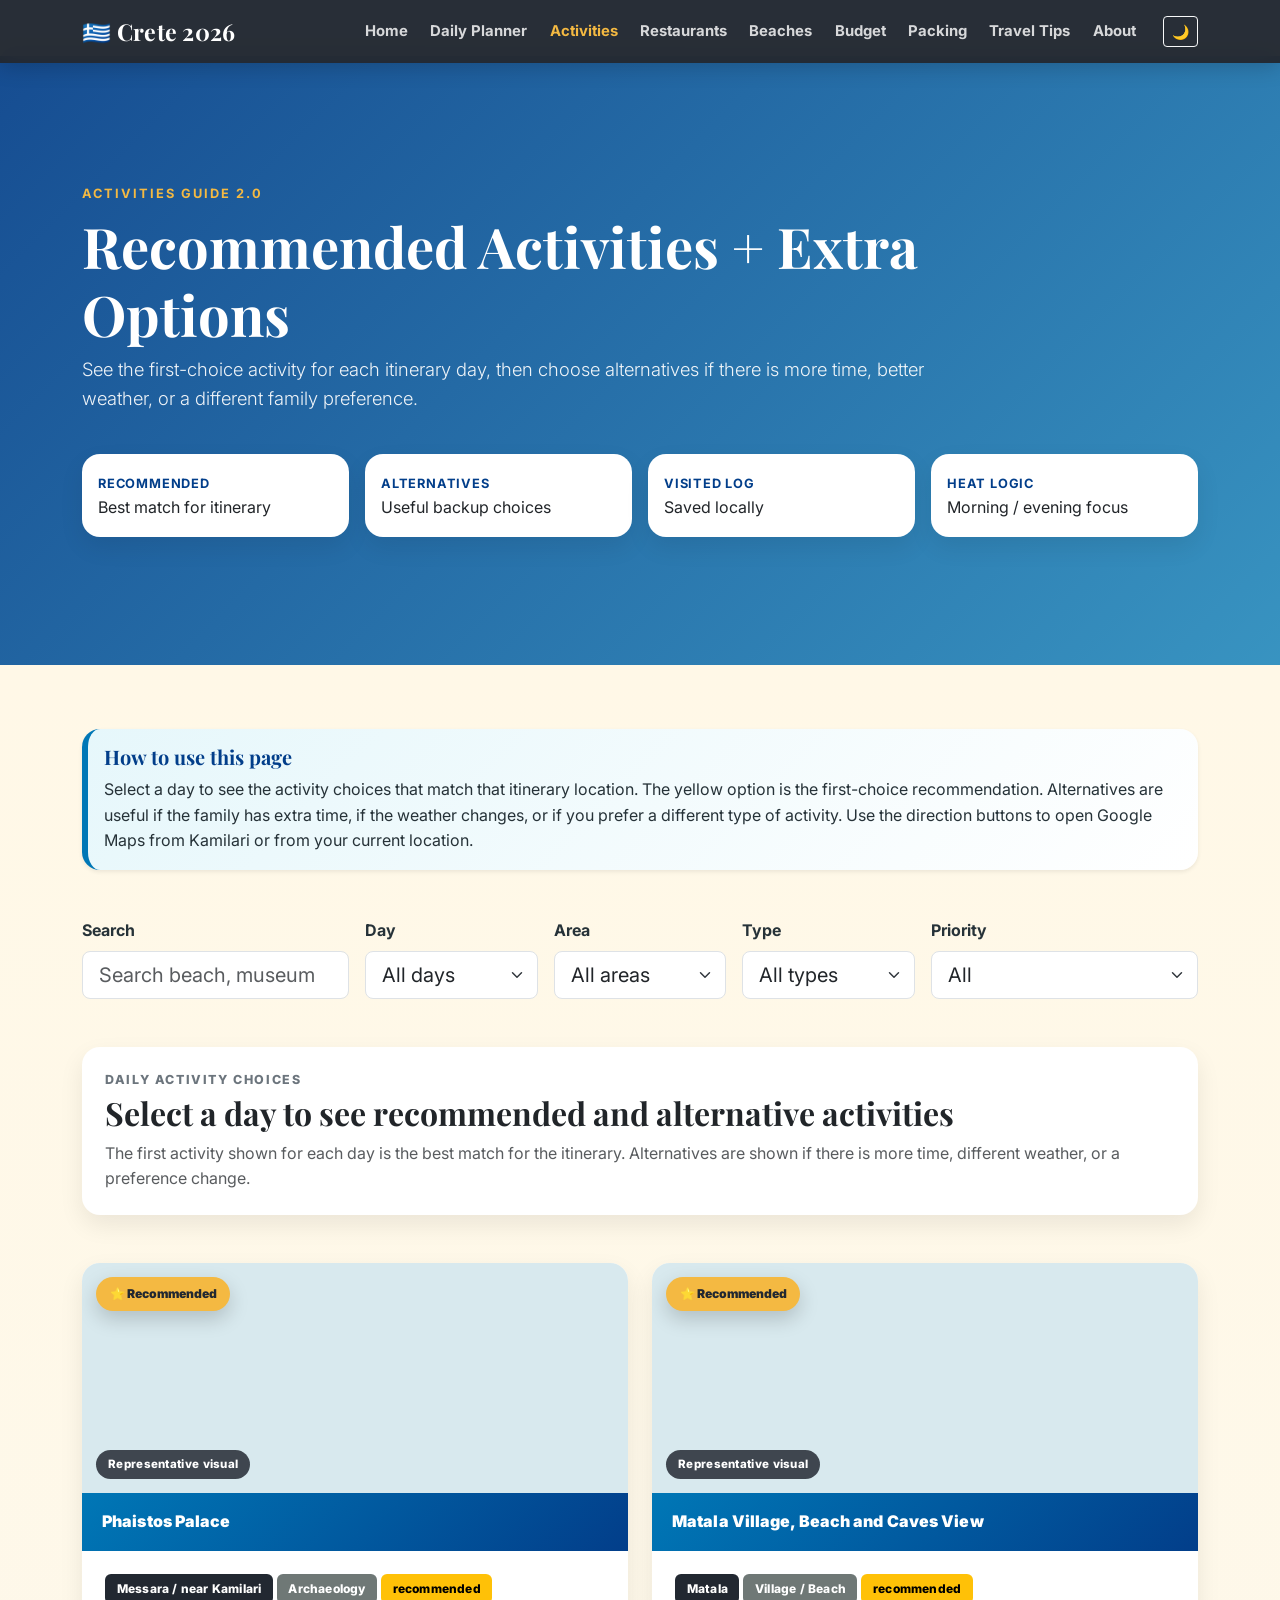
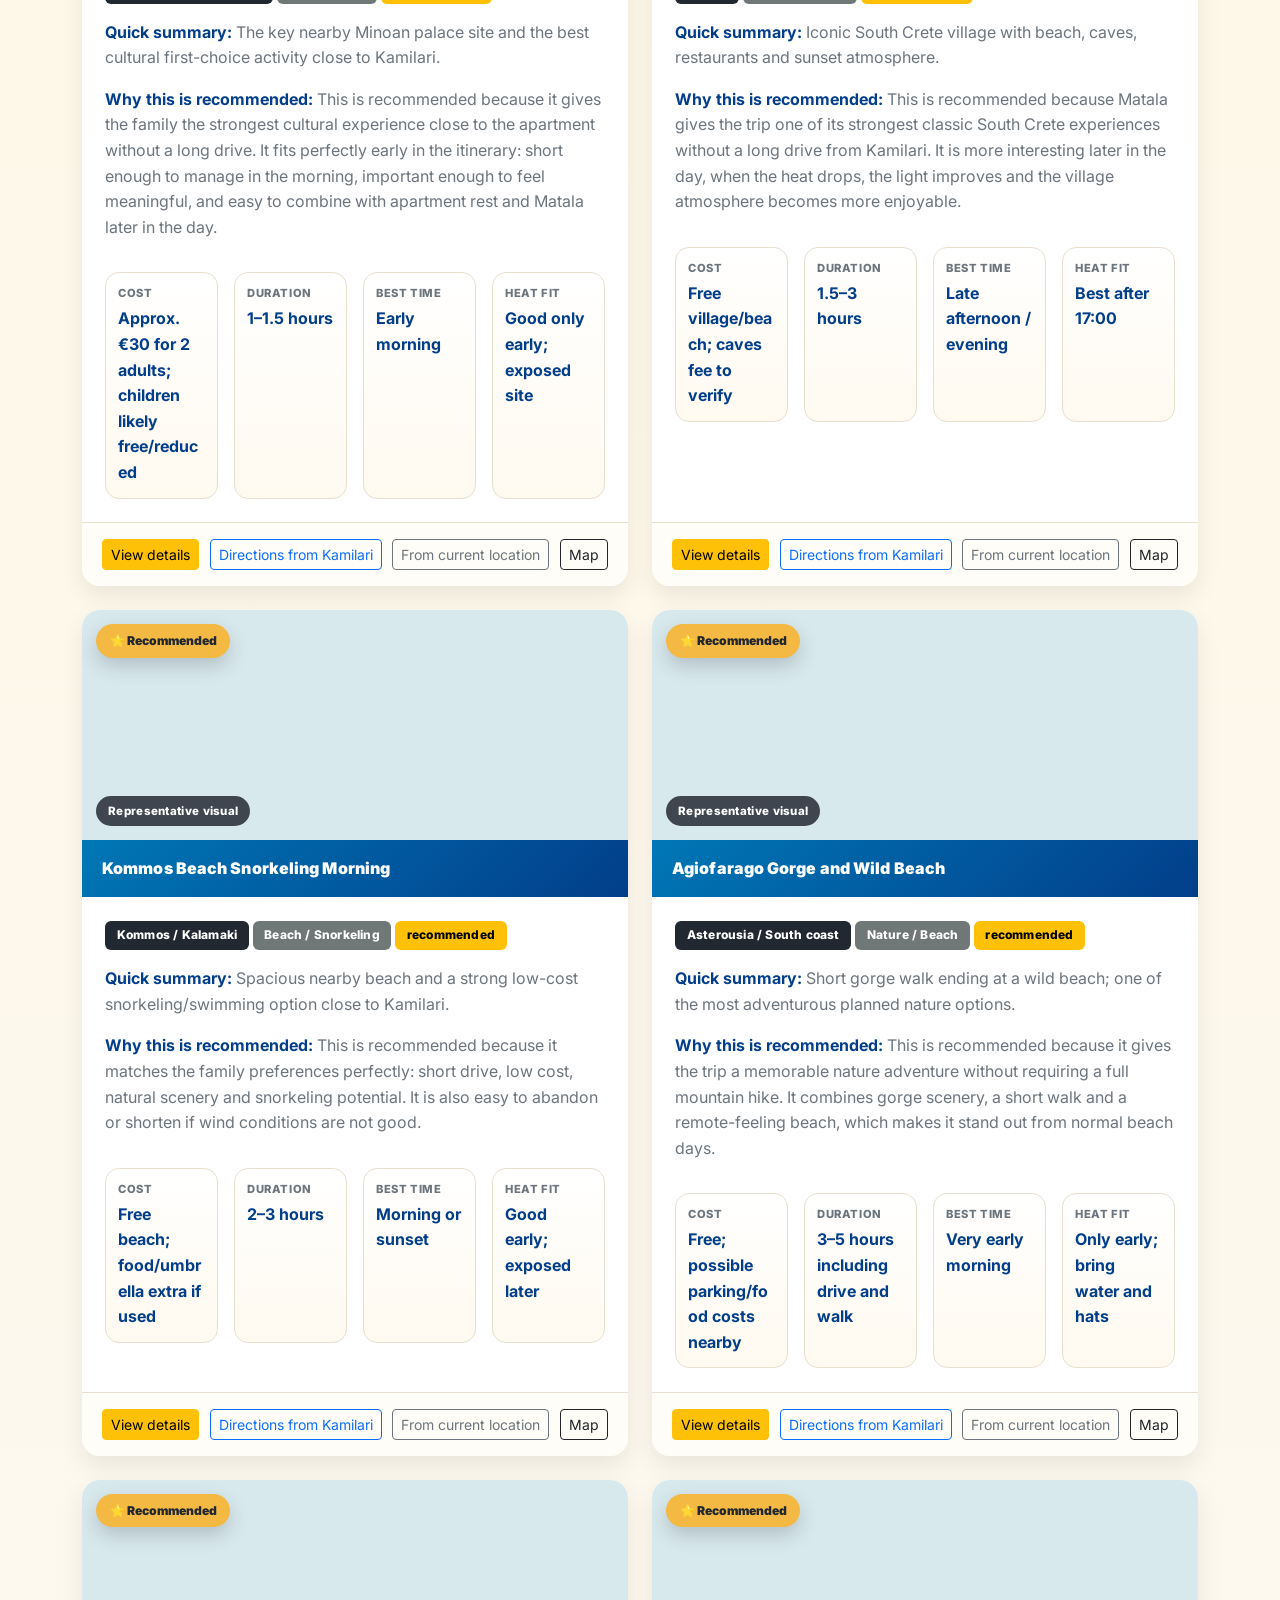
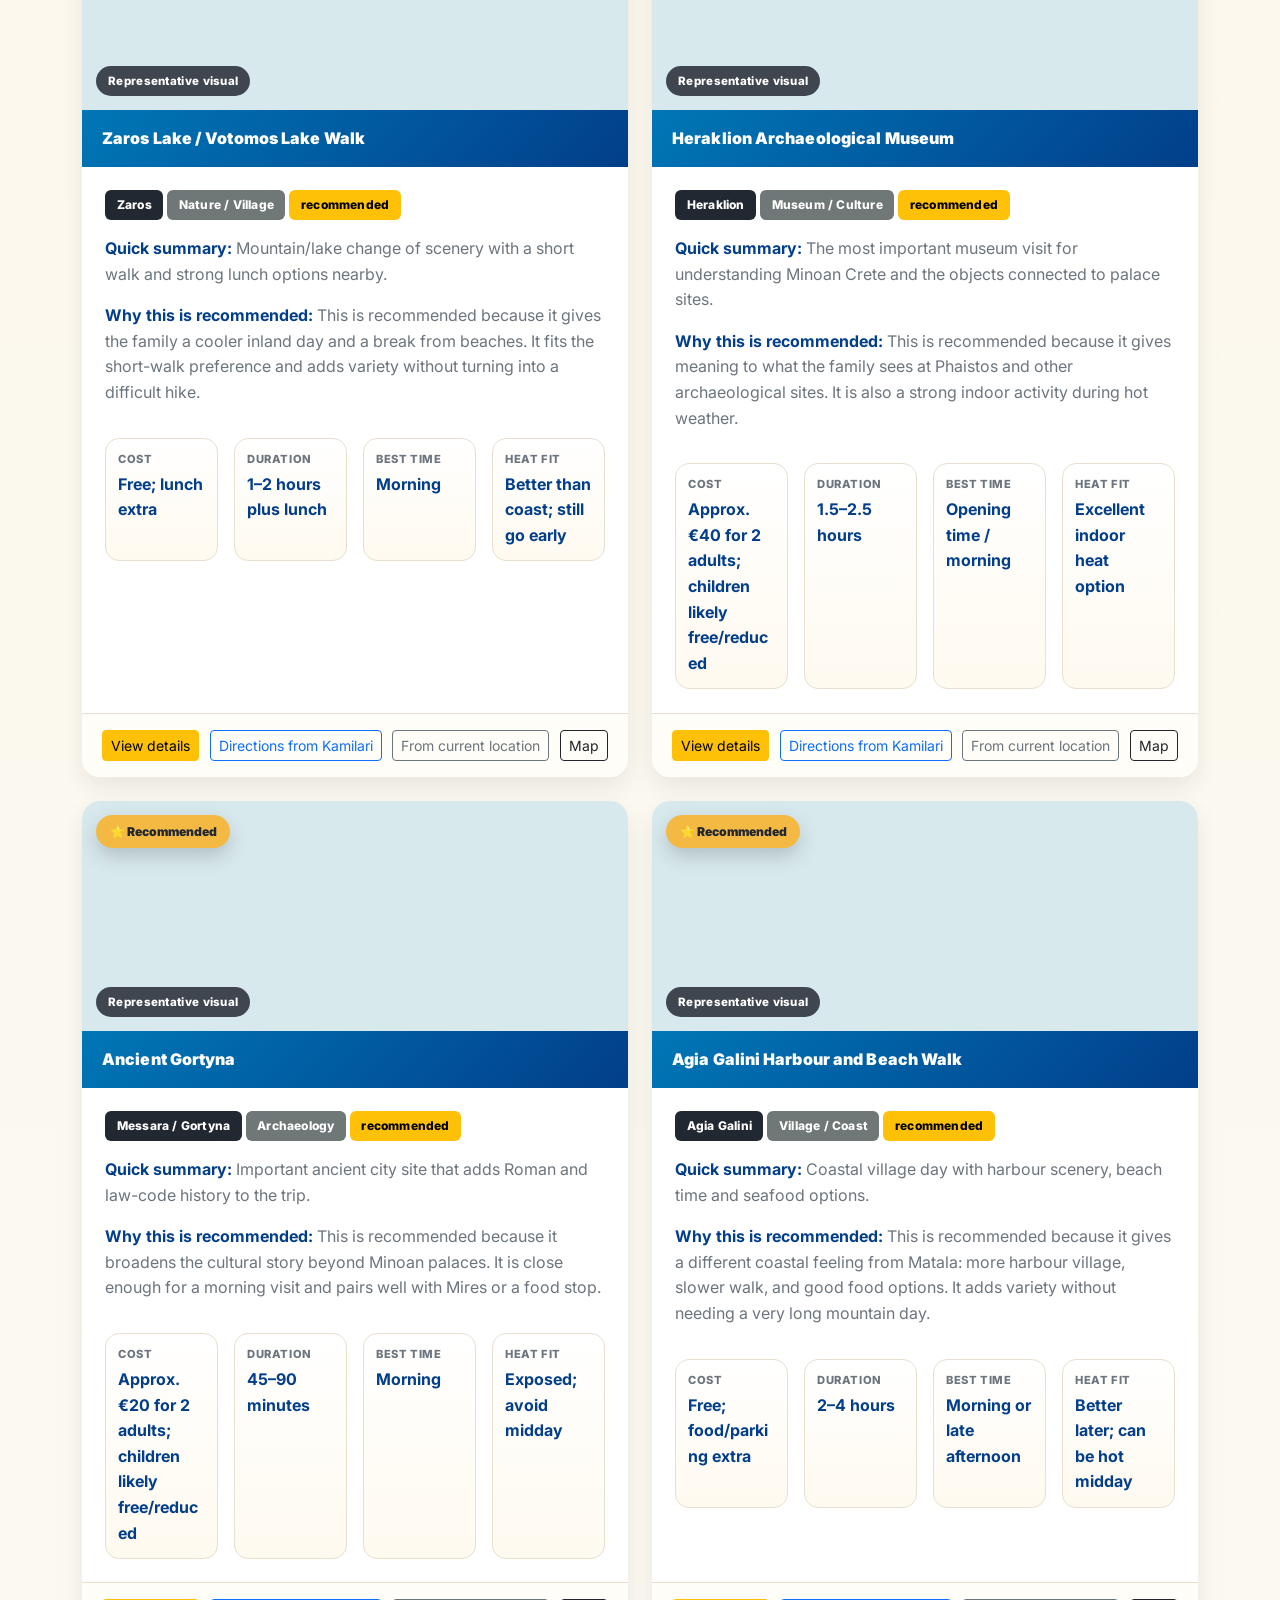
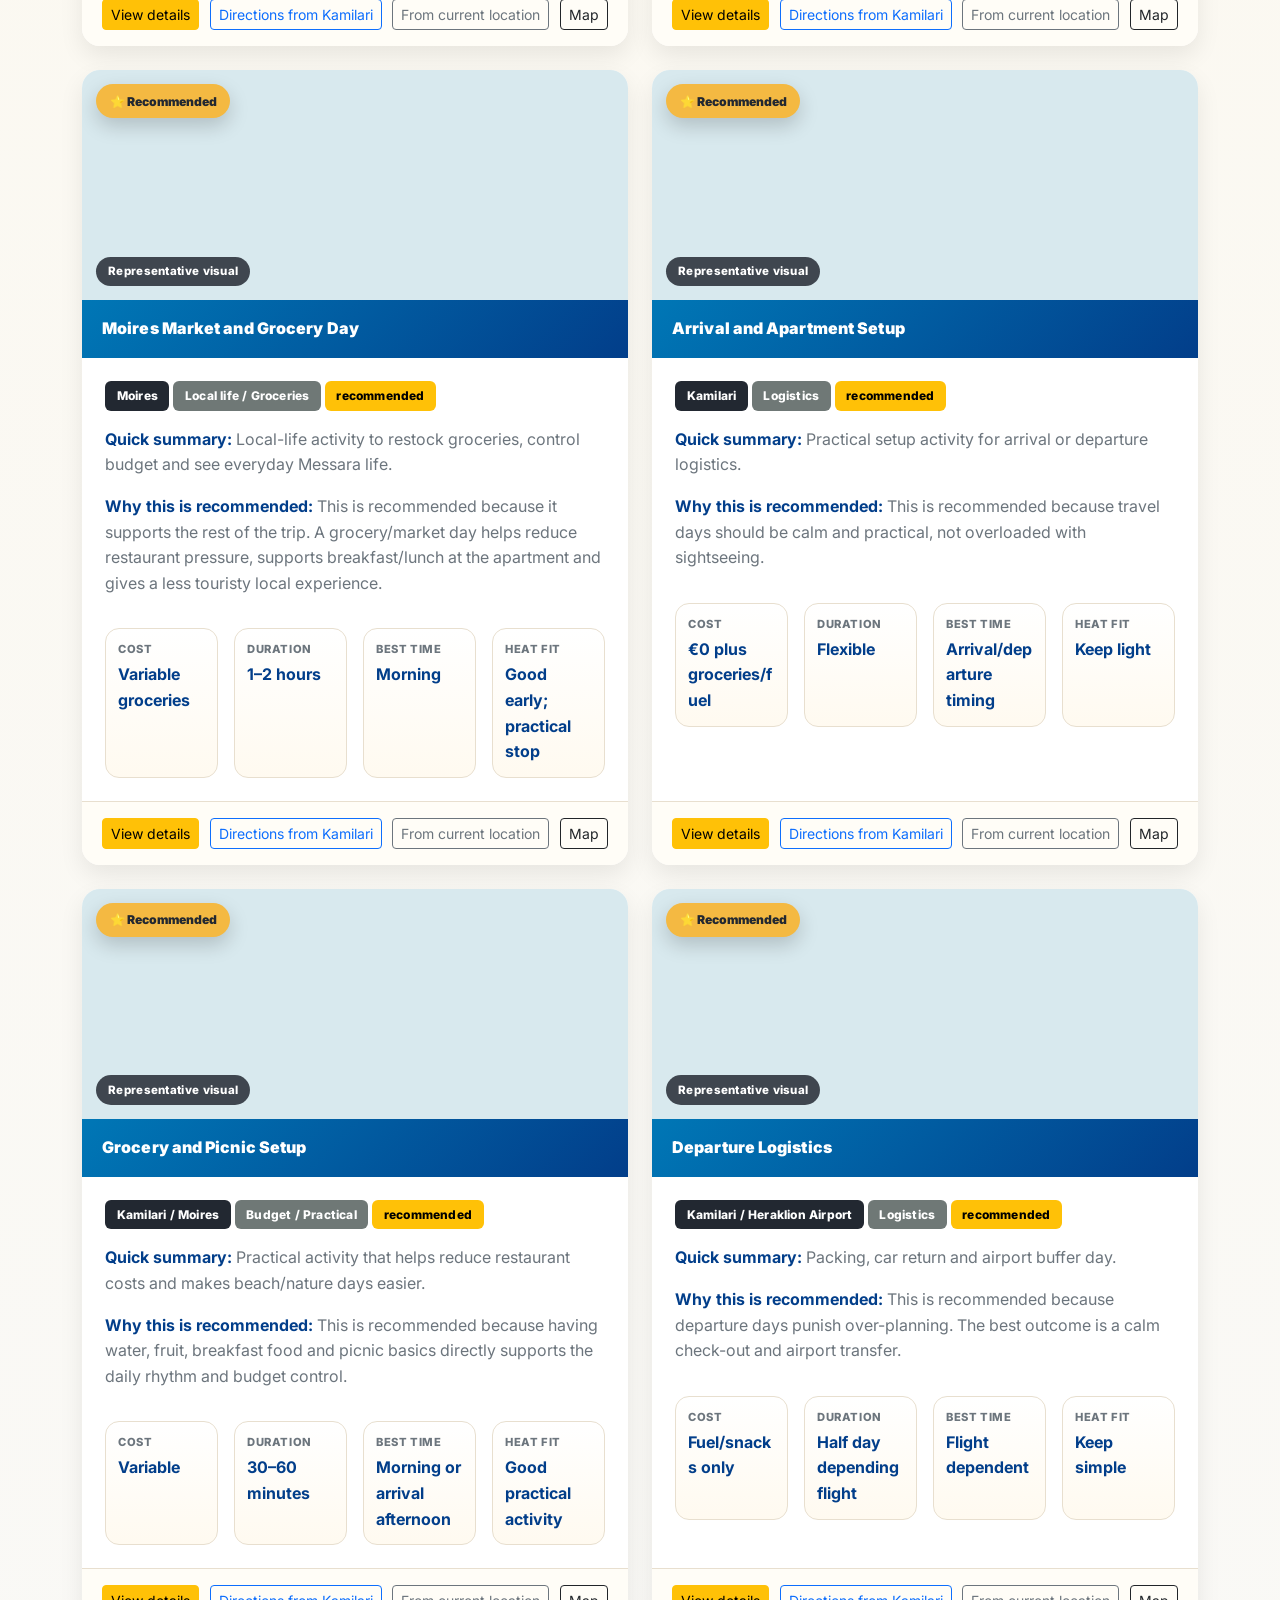
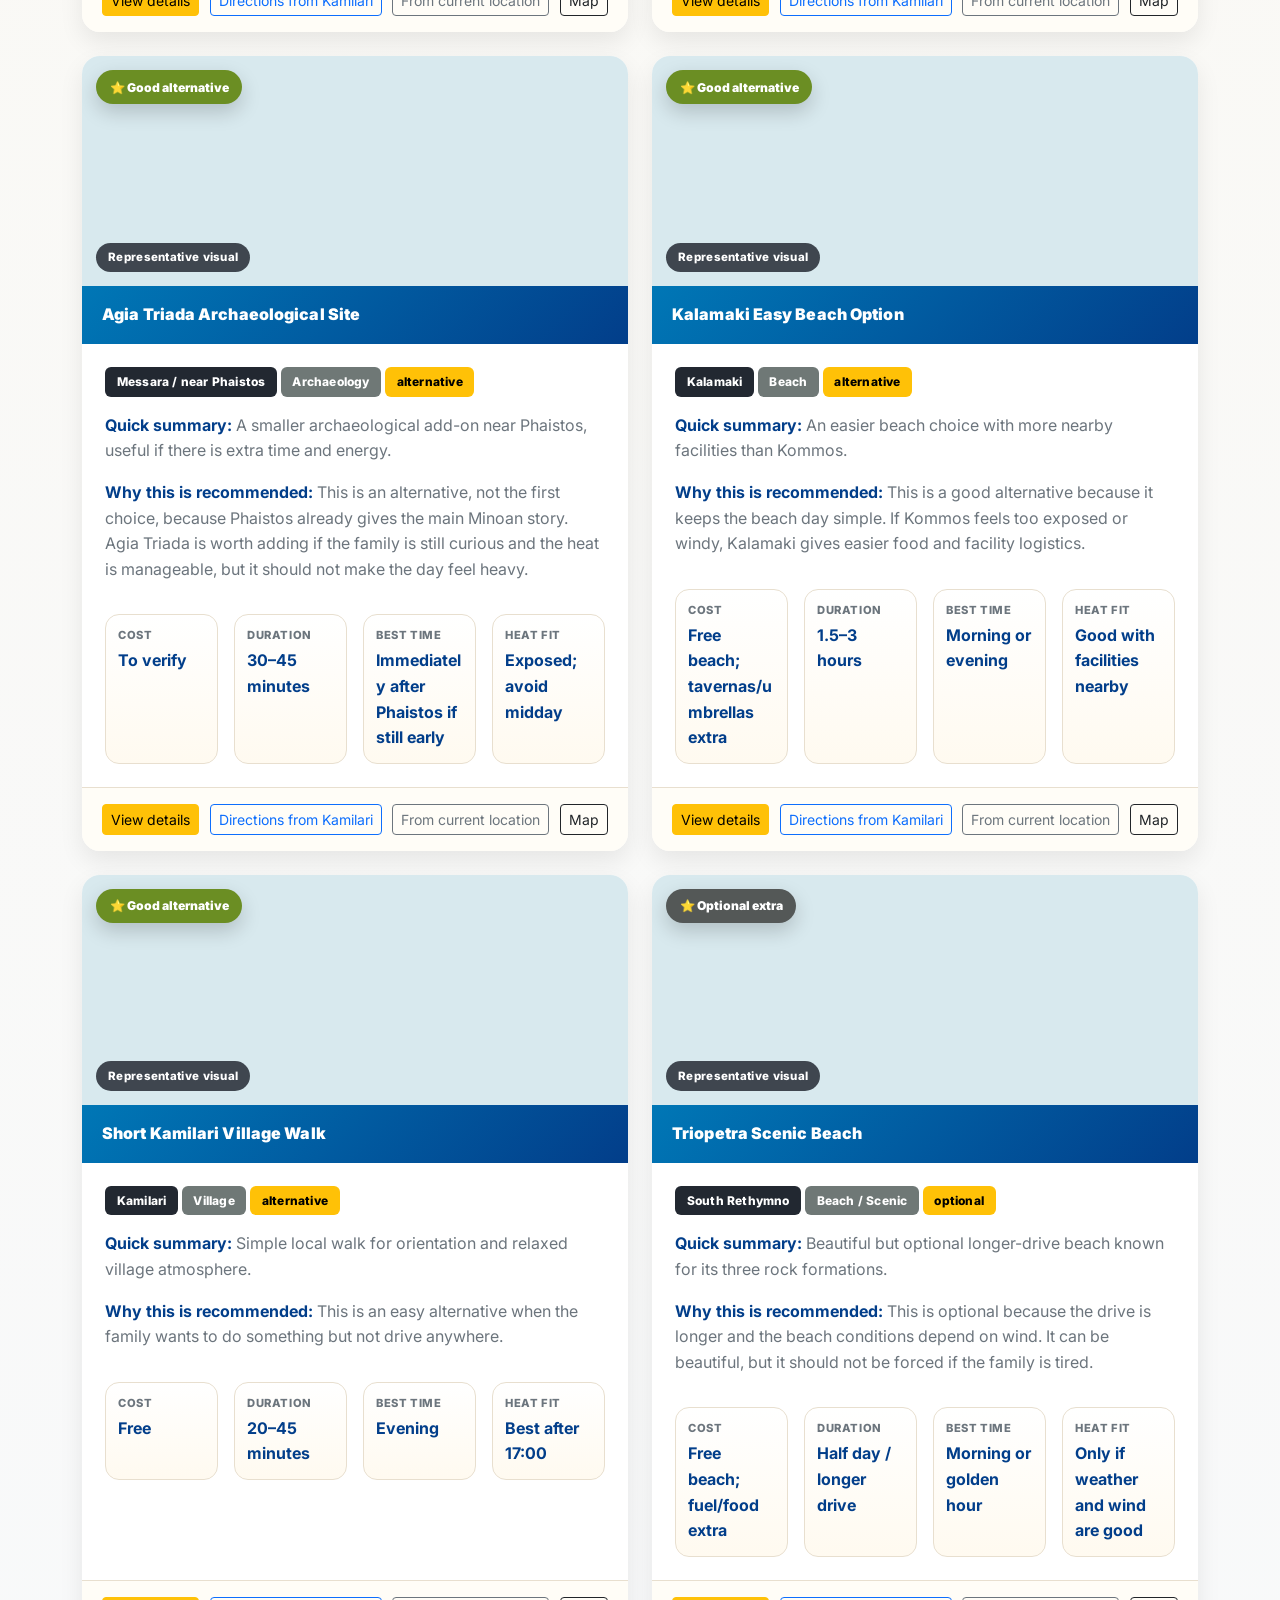
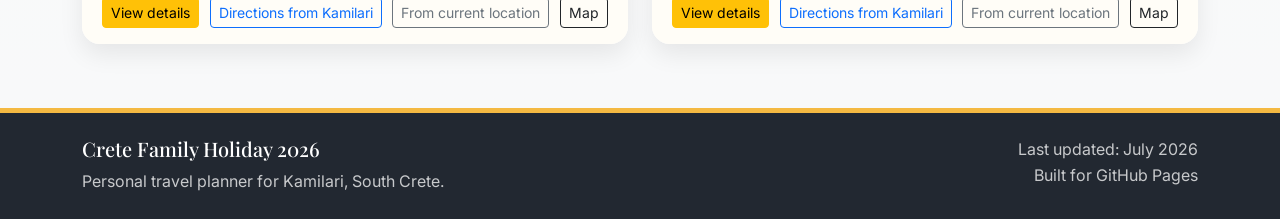
==== activities.html @ 0cd70614 "Add files via upload" ====
<!DOCTYPE html>
<html lang="en">
<head>
    <meta charset="UTF-8">
    <meta name="viewport" content="width=device-width, initial-scale=1.0">
    <title>Activities | Crete Family Holiday 2026</title>

    <link href="https://cdn.jsdelivr.net/npm/bootstrap@5.3.3/dist/css/bootstrap.min.css" rel="stylesheet">
    <link href="https://fonts.googleapis.com/css2?family=Playfair+Display:wght@600;700&family=Inter:wght@400;500;600;700&display=swap" rel="stylesheet">
    <link href="css/style.css" rel="stylesheet">

    <style>
        .activities-hero {
            background: linear-gradient(135deg, rgba(2, 62, 138, 0.92), rgba(0, 119, 182, 0.78));
        }

        .activity-section-label {
            letter-spacing: 1.6px;
            font-size: 0.78rem;
            text-transform: uppercase;
            color: var(--aegean-blue, #0077b6);
            font-weight: 800;
        }

        .activity-image {
            width: 100%;
            height: 230px;
            object-fit: cover;
            display: block;
        }

        .activity-image-wrap {
            position: relative;
            overflow: hidden;
            background: #d8e9ee;
        }

        .activity-ribbon {
            position: absolute;
            top: 14px;
            left: 14px;
            border-radius: 999px;
            padding: 0.45rem 0.85rem;
            font-size: 0.76rem;
            font-weight: 900;
            box-shadow: 0 8px 20px rgba(0, 0, 0, 0.18);
        }

        .activity-ribbon.recommended {
            background: var(--gold, #f4b942);
            color: var(--charcoal, #222831);
        }

        .activity-ribbon.alternative {
            background: #6b8e23;
            color: #fff;
        }

        .activity-ribbon.optional {
            background: #545857;
            color: #fff;
        }

        .activity-image-label {
            position: absolute;
            left: 14px;
            bottom: 14px;
            background: rgba(34, 40, 49, 0.84);
            color: #fff;
            border-radius: 999px;
            padding: 0.35rem 0.75rem;
            font-size: 0.72rem;
            font-weight: 800;
            letter-spacing: 0.3px;
        }

        .activity-pill {
            display: inline-block;
            padding: 0.35rem 0.75rem;
            border-radius: 999px;
            background: rgba(0, 119, 182, 0.1);
            color: var(--deep-blue, #023e8a);
            font-size: 0.8rem;
            font-weight: 800;
            margin: 0.15rem;
        }

        .activity-pill.recommended-pill {
            background: var(--gold, #f4b942);
            color: var(--charcoal, #222831);
        }

        .activity-meta-box {
            background: linear-gradient(180deg, #ffffff, #fffaf0);
            border: 1px solid #e8dfcf;
            border-radius: 14px;
            padding: 0.75rem;
            height: 100%;
        }

        .activity-meta-box small {
            display: block;
            text-transform: uppercase;
            letter-spacing: 0.6px;
            font-size: 0.7rem;
            color: #6c757d;
            font-weight: 800;
            margin-bottom: 0.2rem;
        }

        .activity-meta-box strong {
            color: var(--deep-blue, #023e8a);
        }

        .summary-box {
            border-left: 6px solid var(--gold, #f4b942);
            background: #fffaf0;
            border-radius: 14px;
            padding: 1rem;
        }

        .visited-indicator {
            border-left: 6px solid #198754;
        }

        .modal-activity-image {
            width: 100%;
            height: 390px;
            object-fit: cover;
            border-radius: 18px;
            background: #eef4f7;
        }
    </style>
</head>
<body>
    <nav class="navbar navbar-expand-lg navbar-dark bg-dark fixed-top">
        <div class="container">
            <a class="navbar-brand fw-bold" href="index.html">🇬🇷 Crete 2026</a>
            <button class="navbar-toggler" type="button" data-bs-toggle="collapse" data-bs-target="#mainNavbar" aria-controls="mainNavbar" aria-expanded="false" aria-label="Toggle navigation">
                <span class="navbar-toggler-icon"></span>
            </button>
            <div class="collapse navbar-collapse" id="mainNavbar">
                <ul class="navbar-nav ms-auto align-items-lg-center">
                    <li class="nav-item"><a class="nav-link" href="index.html">Home</a></li>
                    <li class="nav-item"><a class="nav-link" href="itinerary.html">Daily Planner</a></li>
                    <li class="nav-item"><a class="nav-link active" href="activities.html">Activities</a></li>
                    <li class="nav-item"><a class="nav-link" href="restaurants.html">Restaurants</a></li>
                    <li class="nav-item"><a class="nav-link" href="beaches.html">Beaches</a></li>
                    <li class="nav-item"><a class="nav-link" href="budget.html">Budget</a></li>
                    <li class="nav-item"><a class="nav-link" href="packing.html">Packing</a></li>
                    <li class="nav-item"><a class="nav-link" href="traveltips.html">Travel Tips</a></li>
                    <li class="nav-item"><a class="nav-link" href="about.html">About</a></li>
                    <li class="nav-item"><button id="darkModeToggle" class="btn btn-sm btn-outline-light ms-lg-3" type="button">🌙</button></li>
                </ul>
            </div>
        </div>
    </nav>

    <header class="activities-hero text-white py-5" style="margin-top: 56px;">
        <div class="container py-5">
            <p class="text-uppercase fw-bold mb-2">Activities Guide 2.0</p>
            <h1 class="display-4 fw-bold">Recommended Activities + Extra Options</h1>
            <p class="lead">See the first-choice activity for each itinerary day, then choose alternatives if there is more time, better weather, or a different family preference.</p>
            <div class="row g-3 mt-4">
                <div class="col-md-3"><div class="bg-white text-dark rounded p-3 h-100"><strong>Recommended</strong><br>Best match for itinerary</div></div>
                <div class="col-md-3"><div class="bg-white text-dark rounded p-3 h-100"><strong>Alternatives</strong><br>Useful backup choices</div></div>
                <div class="col-md-3"><div class="bg-white text-dark rounded p-3 h-100"><strong>Visited log</strong><br>Saved locally</div></div>
                <div class="col-md-3"><div class="bg-white text-dark rounded p-3 h-100"><strong>Heat logic</strong><br>Morning / evening focus</div></div>
            </div>
        </div>
    </header>

    <main>
        <section class="py-5 bg-light">
            <div class="container">
                <div class="alert alert-info shadow-sm border-0 mb-5">
                    <h2 class="h5 fw-bold mb-2">How to use this page</h2>
                    <p class="mb-0">Select a day to see the activity choices that match that itinerary location. The yellow option is the first-choice recommendation. Alternatives are useful if the family has extra time, if the weather changes, or if you prefer a different type of activity. Use the direction buttons to open Google Maps from Kamilari or from your current location.</p>
                </div>

                <div class="row g-3 mb-5">
                    <div class="col-lg-3">
                        <label for="activitySearch" class="form-label fw-bold">Search</label>
                        <input id="activitySearch" type="search" class="form-control form-control-lg" placeholder="Search beach, museum, village...">
                    </div>
                    <div class="col-lg-2">
                        <label for="dayFilter" class="form-label fw-bold">Day</label>
                        <select id="dayFilter" class="form-select form-select-lg"><option value="all">All days</option></select>
                    </div>
                    <div class="col-lg-2">
                        <label for="areaFilter" class="form-label fw-bold">Area</label>
                        <select id="areaFilter" class="form-select form-select-lg"><option value="all">All areas</option></select>
                    </div>
                    <div class="col-lg-2">
                        <label for="typeFilter" class="form-label fw-bold">Type</label>
                        <select id="typeFilter" class="form-select form-select-lg"><option value="all">All types</option></select>
                    </div>
                    <div class="col-lg-3">
                        <label for="priorityFilter" class="form-label fw-bold">Priority</label>
                        <select id="priorityFilter" class="form-select form-select-lg">
                            <option value="all">All</option>
                            <option value="recommended">Recommended</option>
                            <option value="alternative">Alternatives</option>
                            <option value="optional">Optional extras</option>
                            <option value="visited">Visited</option>
                        </select>
                    </div>
                </div>

                <div id="dailyActivityPanel" class="card shadow-sm mb-5"></div>
                <div id="activityCards" class="row g-4"></div>
            </div>
        </section>
    </main>

    <div class="modal fade" id="activityModal" tabindex="-1" aria-labelledby="activityModalTitle" aria-hidden="true">
        <div class="modal-dialog modal-xl modal-dialog-scrollable">
            <div class="modal-content">
                <div class="modal-header">
                    <div>
                        <p class="activity-section-label mb-1">Activity details</p>
                        <h2 id="activityModalTitle" class="modal-title fw-bold"></h2>
                    </div>
                    <button type="button" class="btn-close" data-bs-dismiss="modal" aria-label="Close"></button>
                </div>
                <div class="modal-body" id="activityModalBody"></div>
            </div>
        </div>
    </div>

    <footer class="bg-dark text-white py-4">
        <div class="container">
            <div class="row">
                <div class="col-md-6">
                    <h5>Crete Family Holiday 2026</h5>
                    <p class="mb-0">Personal travel planner for Kamilari, South Crete.</p>
                </div>
                <div class="col-md-6 text-md-end">
                    <p class="mb-0">Last updated: July 2026</p>
                    <p class="mb-0">Built for GitHub Pages</p>
                </div>
            </div>
        </div>
    </footer>

    <script src="https://cdn.jsdelivr.net/npm/bootstrap@5.3.3/dist/js/bootstrap.bundle.min.js"></script>
    <script src="js/data.js"></script>
    <script src="js/script.js"></script>

    <script>
        const visitedActivitiesKey = "creteVisitedActivities";

        const activities = [
            {
                id: "phaistos-palace",
                name: "Phaistos Palace",
                area: "Messara / near Kamilari",
                type: "Archaeology",
                priority: "recommended",
                days: [2],
                image: "https://images.unsplash.com/photo-1603565816030-6b389eeb23cb?auto=format&fit=crop&w=1200&q=80",
                cost: "Approx. €30 for 2 adults; children likely free/reduced",
                duration: "1–1.5 hours",
                bestTime: "Early morning",
                heatFit: "Good only early; exposed site",
                familyFit: "Good if kept focused and not too long",
                summary: "The key nearby Minoan palace site and the best cultural first-choice activity close to Kamilari.",
                whyRecommended: "This is recommended because it gives the family the strongest cultural experience close to the apartment without a long drive. It fits perfectly early in the itinerary: short enough to manage in the morning, important enough to feel meaningful, and easy to combine with apartment rest and Matala later in the day.",
                whatToExpect: "Expect open archaeological ruins rather than reconstructed buildings: stone courtyards, terraces, stairways, storage areas and big views over the Messara plain. The site is atmospheric and spacious, but it is exposed to sun.",
                doNotMiss: ["Central court", "Views over the Messara plain", "Information about the Phaistos Disc", "Old stone stairs and palace layout"],
                funFact: "The mysterious Phaistos Disc was discovered here, but nobody has fully decoded its symbols.",
                extraTimeSummary: "If everyone still wants more archaeology, add nearby Agia Triada. Otherwise stop here and save energy for Matala.",
                mapUrl: "https://www.google.com/maps/search/?api=1&query=Phaistos+Palace+Crete"
            },
            {
                id: "agia-triada",
                name: "Agia Triada Archaeological Site",
                area: "Messara / near Phaistos",
                type: "Archaeology",
                priority: "alternative",
                days: [2, 9],
                image: "https://images.unsplash.com/photo-1603565816030-6b389eeb23cb?auto=format&fit=crop&w=1200&q=80",
                cost: "To verify",
                duration: "30–45 minutes",
                bestTime: "Immediately after Phaistos if still early",
                heatFit: "Exposed; avoid midday",
                familyFit: "Good only if everyone still wants more history",
                summary: "A smaller archaeological add-on near Phaistos, useful if there is extra time and energy.",
                whyRecommended: "This is an alternative, not the first choice, because Phaistos already gives the main Minoan story. Agia Triada is worth adding if the family is still curious and the heat is manageable, but it should not make the day feel heavy.",
                whatToExpect: "Expect a smaller and quieter ancient site with ruins and a compact visit. It is less famous than Phaistos but helps complete the local archaeological picture.",
                doNotMiss: ["Quiet site atmosphere", "Connection with Phaistos", "Short add-on visit"],
                funFact: "Agia Triada is often discussed as an important Minoan villa or settlement connected to the palace landscape around Phaistos.",
                extraTimeSummary: "Worth it if Phaistos finishes early. Skip if anyone is hot, tired or ready for lunch.",
                mapUrl: "https://www.google.com/maps/search/?api=1&query=Agia+Triada+Archaeological+Site+Crete"
            },
            {
                id: "matala-evening",
                name: "Matala Village, Beach and Caves View",
                area: "Matala",
                type: "Village / Beach",
                priority: "recommended",
                days: [2, 6, 15],
                image: "https://images.unsplash.com/photo-1500530855697-b586d89ba3ee?auto=format&fit=crop&w=1200&q=80",
                cost: "Free village/beach; caves fee to verify",
                duration: "1.5–3 hours",
                bestTime: "Late afternoon / evening",
                heatFit: "Best after 17:00",
                familyFit: "Very good; can be busy",
                summary: "Iconic South Crete village with beach, caves, restaurants and sunset atmosphere.",
                whyRecommended: "This is recommended because Matala gives the trip one of its strongest classic South Crete experiences without a long drive from Kamilari. It is more interesting later in the day, when the heat drops, the light improves and the village atmosphere becomes more enjoyable.",
                whatToExpect: "Expect a lively bay, sandstone cliffs, visible caves, waterfront restaurants, shops and a holiday atmosphere. It is more touristy than Kamilari or Pitsidia but memorable.",
                doNotMiss: ["Cave cliff view", "Beachfront walk", "Sunset atmosphere", "Dinner or ice cream in village"],
                funFact: "Matala became famous for its hippie history, when travellers stayed in the caves above the beach in the 1960s and 1970s.",
                extraTimeSummary: "If Matala is too busy, switch to Kommos sunset or dinner in Pitsidia/Kamilari.",
                mapUrl: "https://www.google.com/maps/search/?api=1&query=Matala+Crete"
            },
            {
                id: "kommos-beach",
                name: "Kommos Beach Snorkeling Morning",
                area: "Kommos / Kalamaki",
                type: "Beach / Snorkeling",
                priority: "recommended",
                days: [3, 13, 15],
                image: "https://images.unsplash.com/photo-1507525428034-b723cf961d3e?auto=format&fit=crop&w=1200&q=80",
                cost: "Free beach; food/umbrella extra if used",
                duration: "2–3 hours",
                bestTime: "Morning or sunset",
                heatFit: "Good early; exposed later",
                familyFit: "Very good if sea is calm",
                summary: "Spacious nearby beach and a strong low-cost snorkeling/swimming option close to Kamilari.",
                whyRecommended: "This is recommended because it matches the family preferences perfectly: short drive, low cost, natural scenery and snorkeling potential. It is also easy to abandon or shorten if wind conditions are not good.",
                whatToExpect: "Expect a long open beach, wide views, natural dunes/tamarisk areas and sections that can be good for snorkeling when calm. It is not a polished resort beach, which is part of the appeal.",
                doNotMiss: ["Calm-water snorkeling", "Sunset views", "Respect turtle nesting areas", "Quiet beach walk"],
                funFact: "Kommos was connected to the ancient Minoan world as a harbour area, so the beach has archaeological importance behind the scenery.",
                extraTimeSummary: "If waves are too strong, use Kalamaki for easier facilities or switch to a village/museum day.",
                mapUrl: "https://www.google.com/maps/search/?api=1&query=Kommos+Beach+Crete"
            },
            {
                id: "kalamaki-beach",
                name: "Kalamaki Easy Beach Option",
                area: "Kalamaki",
                type: "Beach",
                priority: "alternative",
                days: [3, 13],
                image: "https://images.unsplash.com/photo-1519046904884-53103b34b206?auto=format&fit=crop&w=1200&q=80",
                cost: "Free beach; tavernas/umbrellas extra",
                duration: "1.5–3 hours",
                bestTime: "Morning or evening",
                heatFit: "Good with facilities nearby",
                familyFit: "Very good for easy logistics",
                summary: "An easier beach choice with more nearby facilities than Kommos.",
                whyRecommended: "This is a good alternative because it keeps the beach day simple. If Kommos feels too exposed or windy, Kalamaki gives easier food and facility logistics.",
                whatToExpect: "Expect a more organized village beach feel, with tavernas and easier family logistics nearby.",
                doNotMiss: ["Simple swim", "Beach lunch", "Sunset walk"],
                funFact: "Kalamaki works well as a practical family beach base because it is close enough to return quickly to Kamilari for rest.",
                extraTimeSummary: "Worth choosing when convenience matters more than wild scenery.",
                mapUrl: "https://www.google.com/maps/search/?api=1&query=Kalamaki+Beach+Crete"
            },
            {
                id: "agiofarago",
                name: "Agiofarago Gorge and Wild Beach",
                area: "Asterousia / South coast",
                type: "Nature / Beach",
                priority: "recommended",
                days: [4, 14],
                image: "https://images.unsplash.com/photo-1500375592092-40eb2168fd21?auto=format&fit=crop&w=1200&q=80",
                cost: "Free; possible parking/food costs nearby",
                duration: "3–5 hours including drive and walk",
                bestTime: "Very early morning",
                heatFit: "Only early; bring water and hats",
                familyFit: "Good adventure if everyone is prepared",
                summary: "Short gorge walk ending at a wild beach; one of the most adventurous planned nature options.",
                whyRecommended: "This is recommended because it gives the trip a memorable nature adventure without requiring a full mountain hike. It combines gorge scenery, a short walk and a remote-feeling beach, which makes it stand out from normal beach days.",
                whatToExpect: "Expect a rocky path through a gorge, limestone walls, uneven ground and a wild beach with limited/no facilities. This is not a casual flip-flop beach stop.",
                doNotMiss: ["Gorge walk", "Clear water at the beach", "Early start", "Proper shoes and plenty of water"],
                funFact: "The name Agiofarago means ‘Gorge of the Saints’, linked to hermits who lived in the area’s caves.",
                extraTimeSummary: "Worth it if the family wants adventure. Skip if the forecast is extremely hot or if anyone is tired.",
                mapUrl: "https://www.google.com/maps/search/?api=1&query=Agiofarago+Beach+Crete"
            },
            {
                id: "zaros-lake",
                name: "Zaros Lake / Votomos Lake Walk",
                area: "Zaros",
                type: "Nature / Village",
                priority: "recommended",
                days: [5],
                image: "https://images.unsplash.com/photo-1500534314209-a25ddb2bd429?auto=format&fit=crop&w=1200&q=80",
                cost: "Free; lunch extra",
                duration: "1–2 hours plus lunch",
                bestTime: "Morning",
                heatFit: "Better than coast; still go early",
                familyFit: "Very good short nature break",
                summary: "Mountain/lake change of scenery with a short walk and strong lunch options nearby.",
                whyRecommended: "This is recommended because it gives the family a cooler inland day and a break from beaches. It fits the short-walk preference and adds variety without turning into a difficult hike.",
                whatToExpect: "Expect lake views, mountain village surroundings, a calmer inland atmosphere and lunch options nearby.",
                doNotMiss: ["Lake walk", "Mountain scenery", "Lunch in Zaros", "Spring-water village atmosphere"],
                funFact: "Zaros is known for water and mountain scenery, making it feel very different from the south coast beaches.",
                extraTimeSummary: "Add a longer walk only if the family wants it; otherwise keep the day light.",
                mapUrl: "https://www.google.com/maps/search/?api=1&query=Zaros+Lake+Votomos+Crete"
            },
            {
                id: "heraklion-museum",
                name: "Heraklion Archaeological Museum",
                area: "Heraklion",
                type: "Museum / Culture",
                priority: "recommended",
                days: [7],
                image: "https://images.unsplash.com/photo-1566127992631-137a642a90f4?auto=format&fit=crop&w=1200&q=80",
                cost: "Approx. €40 for 2 adults; children likely free/reduced",
                duration: "1.5–2.5 hours",
                bestTime: "Opening time / morning",
                heatFit: "Excellent indoor heat option",
                familyFit: "Good if visit is focused",
                summary: "The most important museum visit for understanding Minoan Crete and the objects connected to palace sites.",
                whyRecommended: "This is recommended because it gives meaning to what the family sees at Phaistos and other archaeological sites. It is also a strong indoor activity during hot weather.",
                whatToExpect: "Expect major artefacts, pottery, frescoes, jewellery, palace objects and displays explaining Crete’s ancient history.",
                doNotMiss: ["Phaistos Disc", "Minoan frescoes", "Palace artefacts", "Short focused family route"],
                funFact: "The museum contains the famous Phaistos Disc, one of the most discussed undeciphered objects from the ancient world.",
                extraTimeSummary: "Do not overdo Heraklion. If the museum is enough, return to Kamilari for rest.",
                mapUrl: "https://www.google.com/maps/search/?api=1&query=Heraklion+Archaeological+Museum"
            },
            {
                id: "gortyna",
                name: "Ancient Gortyna",
                area: "Messara / Gortyna",
                type: "Archaeology",
                priority: "recommended",
                days: [9],
                image: "https://images.unsplash.com/photo-1603565816030-6b389eeb23cb?auto=format&fit=crop&w=1200&q=80",
                cost: "Approx. €20 for 2 adults; children likely free/reduced",
                duration: "45–90 minutes",
                bestTime: "Morning",
                heatFit: "Exposed; avoid midday",
                familyFit: "Good if kept concise",
                summary: "Important ancient city site that adds Roman and law-code history to the trip.",
                whyRecommended: "This is recommended because it broadens the cultural story beyond Minoan palaces. It is close enough for a morning visit and pairs well with Mires or a food stop.",
                whatToExpect: "Expect outdoor ruins, inscriptions, Roman-era remains and church/archaeological structures in an open site.",
                doNotMiss: ["Law code inscriptions", "Roman remains", "Morning visit", "Short focused route"],
                funFact: "Gortyna is famous for one of the great ancient law-code inscriptions, carved into stone.",
                extraTimeSummary: "Worth visiting if everyone still enjoys archaeological sites. Skip extra sites if the heat is high.",
                mapUrl: "https://www.google.com/maps/search/?api=1&query=Ancient+Gortyna+Crete"
            },
            {
                id: "agia-galini",
                name: "Agia Galini Harbour and Beach Walk",
                area: "Agia Galini",
                type: "Village / Coast",
                priority: "recommended",
                days: [10],
                image: "https://images.unsplash.com/photo-1506929562872-bb421503ef21?auto=format&fit=crop&w=1200&q=80",
                cost: "Free; food/parking extra",
                duration: "2–4 hours",
                bestTime: "Morning or late afternoon",
                heatFit: "Better later; can be hot midday",
                familyFit: "Good relaxed coastal outing",
                summary: "Coastal village day with harbour scenery, beach time and seafood options.",
                whyRecommended: "This is recommended because it gives a different coastal feeling from Matala: more harbour village, slower walk, and good food options. It adds variety without needing a very long mountain day.",
                whatToExpect: "Expect harbour views, village streets, beach areas, tavernas and a relaxed south-coast atmosphere.",
                doNotMiss: ["Harbour walk", "Sea views", "Seafood lunch/dinner", "Slow village pace"],
                funFact: "Agia Galini means ‘Holy Peace’, which fits the quieter village style of this day.",
                extraTimeSummary: "Worth it as a focused day trip. Do not add too many extra stops to the drive.",
                mapUrl: "https://www.google.com/maps/search/?api=1&query=Agia+Galini+Crete"
            },
            {
                id: "triopetra",
                name: "Triopetra Scenic Beach",
                area: "South Rethymno",
                type: "Beach / Scenic",
                priority: "optional",
                days: [11, 14],
                image: "https://images.unsplash.com/photo-1510414842594-a61c69b5ae57?auto=format&fit=crop&w=1200&q=80",
                cost: "Free beach; fuel/food extra",
                duration: "Half day / longer drive",
                bestTime: "Morning or golden hour",
                heatFit: "Only if weather and wind are good",
                familyFit: "Good scenery, but longer drive",
                summary: "Beautiful but optional longer-drive beach known for its three rock formations.",
                whyRecommended: "This is optional because the drive is longer and the beach conditions depend on wind. It can be beautiful, but it should not be forced if the family is tired.",
                whatToExpect: "Expect a more open, wild south-coast beach, dramatic rock formations and broad sea views.",
                doNotMiss: ["Three rocks view", "Photography", "Calm-water swim only", "Check wind first"],
                funFact: "Triopetra means ‘three stones’, named after the three rocks that define the beach view.",
                extraTimeSummary: "Worth it only on a low-wind day with strong family energy. Otherwise repeat a closer favourite beach.",
                mapUrl: "https://www.google.com/maps/search/?api=1&query=Triopetra+Beach+Crete"
            },
            {
                id: "mires-market",
                name: "Moires Market and Grocery Day",
                area: "Moires",
                type: "Local life / Groceries",
                priority: "recommended",
                days: [12],
                image: "https://images.unsplash.com/photo-1488459716781-31db52582fe9?auto=format&fit=crop&w=1200&q=80",
                cost: "Variable groceries",
                duration: "1–2 hours",
                bestTime: "Morning",
                heatFit: "Good early; practical stop",
                familyFit: "Good practical family reset",
                summary: "Local-life activity to restock groceries, control budget and see everyday Messara life.",
                whyRecommended: "This is recommended because it supports the rest of the trip. A grocery/market day helps reduce restaurant pressure, supports breakfast/lunch at the apartment and gives a less touristy local experience.",
                whatToExpect: "Expect shops, market-style atmosphere if timing matches, local produce, practical errands and a non-touristy town experience.",
                doNotMiss: ["Fresh fruit", "Water and snacks", "Breakfast supplies", "Local produce"],
                funFact: "Market/grocery days often save more money than any single travel hack because they reduce repeated restaurant lunches.",
                extraTimeSummary: "Worth keeping short. Pair with rest rather than making it a full sightseeing day.",
                mapUrl: "https://www.google.com/maps/search/?api=1&query=Moires+Crete+market"
            }
        ];

        const dailyActivitySuggestions = {
            1: ["arrival-settle", "kamilari-walk", "groceries"],
            2: ["phaistos-palace", "matala-evening", "agia-triada"],
            3: ["kommos-beach", "kalamaki-beach"],
            4: ["agiofarago", "kommos-beach"],
            5: ["zaros-lake"],
            6: ["matala-evening", "kommos-beach"],
            7: ["heraklion-museum"],
            8: ["kalamaki-beach", "mires-market"],
            9: ["gortyna", "mires-market"],
            10: ["agia-galini"],
            11: ["triopetra", "kommos-beach"],
            12: ["mires-market"],
            13: ["kommos-beach", "kalamaki-beach", "matala-evening"],
            14: ["triopetra", "agiofarago", "heraklion-museum"],
            15: ["matala-evening", "kommos-beach"],
            16: ["departure-logistics"]
        };

        const fallbackExtras = [
            {
                id: "arrival-settle",
                name: "Arrival and Apartment Setup",
                area: "Kamilari",
                type: "Logistics",
                priority: "recommended",
                days: [1, 16],
                image: "https://images.unsplash.com/photo-1500530855697-b586d89ba3ee?auto=format&fit=crop&w=1200&q=80",
                cost: "€0 plus groceries/fuel",
                duration: "Flexible",
                bestTime: "Arrival/departure timing",
                heatFit: "Keep light",
                familyFit: "Essential",
                summary: "Practical setup activity for arrival or departure logistics.",
                whyRecommended: "This is recommended because travel days should be calm and practical, not overloaded with sightseeing.",
                whatToExpect: "Expect car, apartment, groceries, packing and basic orientation tasks.",
                doNotMiss: ["Water", "Breakfast basics", "Apartment instructions", "Fuel policy"],
                funFact: "A calm arrival day makes the first proper holiday day much better.",
                extraTimeSummary: "Only add a short village walk if everyone has energy.",
                mapUrl: "https://www.google.com/maps/search/?api=1&query=Kamilari+Crete"
            },
            {
                id: "kamilari-walk",
                name: "Short Kamilari Village Walk",
                area: "Kamilari",
                type: "Village",
                priority: "alternative",
                days: [1, 8, 12, 15],
                image: "https://images.unsplash.com/photo-1500530855697-b586d89ba3ee?auto=format&fit=crop&w=1200&q=80",
                cost: "Free",
                duration: "20–45 minutes",
                bestTime: "Evening",
                heatFit: "Best after 17:00",
                familyFit: "Very easy",
                summary: "Simple local walk for orientation and relaxed village atmosphere.",
                whyRecommended: "This is an easy alternative when the family wants to do something but not drive anywhere.",
                whatToExpect: "Expect a quiet village feel, local streets and practical orientation around the base area.",
                doNotMiss: ["Village square", "Bakery/café scouting", "Restaurant locations"],
                funFact: "Knowing the local village layout reduces stress on later evenings.",
                extraTimeSummary: "Worth it on low-energy days. Skip if everyone wants pool/rest.",
                mapUrl: "https://www.google.com/maps/search/?api=1&query=Kamilari+Crete"
            },
            {
                id: "groceries",
                name: "Grocery and Picnic Setup",
                area: "Kamilari / Moires",
                type: "Budget / Practical",
                priority: "recommended",
                days: [1, 8, 12],
                image: "https://images.unsplash.com/photo-1488459716781-31db52582fe9?auto=format&fit=crop&w=1200&q=80",
                cost: "Variable",
                duration: "30–60 minutes",
                bestTime: "Morning or arrival afternoon",
                heatFit: "Good practical activity",
                familyFit: "Useful for everyone",
                summary: "Practical activity that helps reduce restaurant costs and makes beach/nature days easier.",
                whyRecommended: "This is recommended because having water, fruit, breakfast food and picnic basics directly supports the daily rhythm and budget control.",
                whatToExpect: "Expect supermarkets or local stores, basic supplies and simple meal planning for apartment lunches.",
                doNotMiss: ["Water", "Fruit", "Breakfast items", "Snacks", "Cooler bag supplies"],
                funFact: "A good grocery stop can save the cost of several restaurant lunches over the trip.",
                extraTimeSummary: "Worth doing properly early in the trip and refreshing once or twice.",
                mapUrl: "https://www.google.com/maps/search/?api=1&query=supermarket+Moires+Crete"
            },
            {
                id: "departure-logistics",
                name: "Departure Logistics",
                area: "Kamilari / Heraklion Airport",
                type: "Logistics",
                priority: "recommended",
                days: [16],
                image: "https://images.unsplash.com/photo-1436491865332-7a61a109cc05?auto=format&fit=crop&w=1200&q=80",
                cost: "Fuel/snacks only",
                duration: "Half day depending flight",
                bestTime: "Flight dependent",
                heatFit: "Keep simple",
                familyFit: "Essential",
                summary: "Packing, car return and airport buffer day.",
                whyRecommended: "This is recommended because departure days punish over-planning. The best outcome is a calm check-out and airport transfer.",
                whatToExpect: "Expect packing, checking the apartment, driving to Heraklion Airport and returning the rental car.",
                doNotMiss: ["Passport/ID", "Car fuel policy", "Airport buffer", "Apartment check"],
                funFact: "A boring departure plan is usually the most successful departure plan.",
                extraTimeSummary: "Avoid sightseeing unless there is a very large time buffer.",
                mapUrl: "https://www.google.com/maps/search/?api=1&query=Heraklion+Airport"
            }
        ];

        const activityCoordinates = {
            "phaistos-palace": [35.0514, 24.8138],
            "agia-triada": [35.0586, 24.7937],
            "matala-evening": [34.9934, 24.7497],
            "kommos-beach": [35.0044, 24.7609],
            "kalamaki-beach": [35.0280, 24.7592],
            "agiofarago": [34.9288, 24.7791],
            "zaros-lake": [35.1301, 24.9046],
            "heraklion-museum": [35.3384, 25.1365],
            "gortyna": [35.0612, 24.9476],
            "agia-galini": [35.0968, 24.6889],
            "triopetra": [35.1163, 24.5480],
            "mires-market": [35.0522, 24.8733],
            "arrival-settle": [35.0337, 24.7935],
            "kamilari-walk": [35.0337, 24.7935],
            "groceries": [35.0522, 24.8733],
            "departure-logistics": [35.3397, 25.1803]
        };

        function getActivityCoordinates(activity) {
            return activityCoordinates[activity.id] || null;
        }

        function getDirectionsFromKamilariUrl(activity) {
            const coordinates = getActivityCoordinates(activity);
            const destination = coordinates ? coordinates[0] + "," + coordinates[1] : encodeURIComponent(activity.name + " " + activity.area + " Crete");
            return "https://www.google.com/maps/dir/?api=1&origin=Kamilari%2C%20Crete&destination=" + destination + "&travelmode=driving";
        }

        function getDirectionsFromCurrentLocationUrl(activity) {
            const coordinates = getActivityCoordinates(activity);
            const destination = coordinates ? coordinates[0] + "," + coordinates[1] : encodeURIComponent(activity.name + " " + activity.area + " Crete");
            return "https://www.google.com/maps/dir/?api=1&destination=" + destination + "&travelmode=driving";
        }

        function getActivities() {
            return activities.concat(fallbackExtras);
        }

        function getVisitedActivities() {
            try { return JSON.parse(localStorage.getItem(visitedActivitiesKey)) || {}; }
            catch (error) { return {}; }
        }

        function saveVisitedActivities(visited) {
            localStorage.setItem(visitedActivitiesKey, JSON.stringify(visited));
        }

        function getDataItinerary() {
            return (window.creteTripData && Array.isArray(window.creteTripData.itinerary)) ? window.creteTripData.itinerary : [];
        }

        function populateFilters() {
            const all = getActivities();
            const areas = Array.from(new Set(all.map(a => a.area))).filter(Boolean).sort();
            const types = Array.from(new Set(all.map(a => a.type))).filter(Boolean).sort();
            const itinerary = getDataItinerary();

            document.getElementById("areaFilter").innerHTML = '<option value="all">All areas</option>' + areas.map(area => `<option value="${area}">${area}</option>`).join("");
            document.getElementById("typeFilter").innerHTML = '<option value="all">All types</option>' + types.map(type => `<option value="${type}">${type}</option>`).join("");
            document.getElementById("dayFilter").innerHTML = '<option value="all">All days</option>' + itinerary.map(day => `<option value="${day.day}">Day ${day.day} — ${day.title}</option>`).join("");
        }

        function getSelectedDayIds() {
            const selected = document.getElementById("dayFilter").value;
            if (selected === "all") return [];
            return dailyActivitySuggestions[selected] || [];
        }

        function getPriorityLabel(activity, selectedDayIds) {
            if (selectedDayIds.length && selectedDayIds[0] === activity.id) return "Recommended for selected day";
            if (activity.priority === "recommended") return "Recommended";
            if (activity.priority === "alternative") return "Good alternative";
            return "Optional extra";
        }

        function renderDailyPanel() {
            const selectedDay = document.getElementById("dayFilter").value;
            const panel = document.getElementById("dailyActivityPanel");
            const all = getActivities();

            if (selectedDay === "all") {
                panel.innerHTML = `
                    <div class="card-body">
                        <p class="activity-section-label mb-1">Daily activity choices</p>
                        <h2 class="fw-bold">Select a day to see recommended and alternative activities</h2>
                        <p class="text-muted mb-0">The first activity shown for each day is the best match for the itinerary. Alternatives are shown if there is more time, different weather, or a preference change.</p>
                    </div>
                `;
                return;
            }

            const ids = dailyActivitySuggestions[selectedDay] || [];
            const suggestions = ids.map(id => all.find(activity => activity.id === id)).filter(Boolean);
            const first = suggestions[0];

            panel.innerHTML = `
                <div class="card-body">
                    <p class="activity-section-label mb-1">Day ${selectedDay} suggested activities</p>
                    <h2 class="fw-bold mb-3">${first ? "Recommended: " + first.name : "Activity suggestions"}</h2>
                    ${first ? `<div class="summary-box mb-3"><strong>Why this is recommended:</strong> ${first.whyRecommended}</div>` : ""}
                    <div>
                        ${suggestions.map((activity, index) => `<span class="activity-pill ${index === 0 ? "recommended-pill" : ""}">${index === 0 ? "⭐ Recommended" : "Option " + (index + 1)}: ${activity.name}</span>`).join("")}
                    </div>
                </div>
            `;
        }

        function renderActivities() {
            const all = getActivities();
            const visited = getVisitedActivities();
            const search = document.getElementById("activitySearch").value.toLowerCase().trim();
            const selectedDay = document.getElementById("dayFilter").value;
            const selectedIds = getSelectedDayIds();
            const area = document.getElementById("areaFilter").value;
            const type = document.getElementById("typeFilter").value;
            const priority = document.getElementById("priorityFilter").value;

            let filtered = all.filter(activity => {
                const text = JSON.stringify(activity).toLowerCase();
                const matchesSearch = !search || text.includes(search);
                const matchesDay = selectedDay === "all" || (activity.days || []).includes(Number(selectedDay)) || selectedIds.includes(activity.id);
                const matchesArea = area === "all" || activity.area === area;
                const matchesType = type === "all" || activity.type === type;
                const matchesPriority = priority === "all" ||
                    (priority === "visited" && visited[activity.id]) ||
                    (priority !== "visited" && activity.priority === priority) ||
                    (priority === "recommended" && selectedIds[0] === activity.id);
                return matchesSearch && matchesDay && matchesArea && matchesType && matchesPriority;
            });

            if (selectedIds.length) {
                filtered.sort((a, b) => {
                    const ai = selectedIds.includes(a.id) ? selectedIds.indexOf(a.id) : 999;
                    const bi = selectedIds.includes(b.id) ? selectedIds.indexOf(b.id) : 999;
                    return ai - bi;
                });
            } else {
                const priorityOrder = { recommended: 0, alternative: 1, optional: 2 };
                filtered.sort((a, b) => (priorityOrder[a.priority] ?? 9) - (priorityOrder[b.priority] ?? 9));
            }

            document.getElementById("activityCards").innerHTML = filtered.map(activity => {
                const isVisited = visited[activity.id];
                const isRecommendedForDay = selectedIds.length && selectedIds[0] === activity.id;
                const ribbonClass = isRecommendedForDay || activity.priority === "recommended" ? "recommended" : activity.priority === "alternative" ? "alternative" : "optional";
                return `
                    <div class="col-lg-6">
                        <article class="card h-100 shadow-sm ${isVisited ? "visited-indicator" : ""}">
                            <div class="activity-image-wrap">
                                <img class="activity-image" src="${activity.image}" alt="Representative image for ${activity.name}" loading="lazy" onerror="this.src='https://images.unsplash.com/photo-1500530855697-b586d89ba3ee?auto=format&fit=crop&w=1200&q=80'">
                                <span class="activity-ribbon ${ribbonClass}">⭐ ${getPriorityLabel(activity, selectedIds)}</span>
                                <span class="activity-image-label">Representative visual</span>
                            </div>
                            <div class="card-header bg-primary text-white"><strong>${activity.name}</strong></div>
                            <div class="card-body">
                                <div class="mb-3">
                                    <span class="badge text-bg-dark">${activity.area}</span>
                                    <span class="badge text-bg-secondary">${activity.type}</span>
                                    <span class="badge text-bg-warning">${activity.priority}</span>
                                    ${isVisited ? '<span class="badge text-bg-success">Visited</span>' : ''}
                                </div>
                                <p><strong>Quick summary:</strong> ${activity.summary}</p>
                                <p><strong>Why this is recommended:</strong> ${activity.whyRecommended}</p>
                                <div class="row g-3 mt-2">
                                    <div class="col-6 col-md-3"><div class="activity-meta-box"><small>Cost</small><strong>${activity.cost}</strong></div></div>
                                    <div class="col-6 col-md-3"><div class="activity-meta-box"><small>Duration</small><strong>${activity.duration}</strong></div></div>
                                    <div class="col-6 col-md-3"><div class="activity-meta-box"><small>Best time</small><strong>${activity.bestTime}</strong></div></div>
                                    <div class="col-6 col-md-3"><div class="activity-meta-box"><small>Heat fit</small><strong>${activity.heatFit}</strong></div></div>
                                </div>
                            </div>
                            <div class="card-footer d-flex flex-wrap justify-content-between gap-2">
                                <button class="btn btn-sm btn-warning" type="button" onclick="openActivityDetails('${activity.id}')">View details</button>
                                <a class="btn btn-sm btn-outline-primary" href="${getDirectionsFromKamilariUrl(activity)}" target="_blank" rel="noopener noreferrer">Directions from Kamilari</a>
                                <a class="btn btn-sm btn-outline-secondary" href="${getDirectionsFromCurrentLocationUrl(activity)}" target="_blank" rel="noopener noreferrer">From current location</a>
                                <a class="btn btn-sm btn-outline-dark" href="${activity.mapUrl}" target="_blank" rel="noopener noreferrer">Map</a>
                            </div>
                        </article>
                    </div>
                `;
            }).join("");
        }

        window.openActivityDetails = function(id) {
            const activity = getActivities().find(item => item.id === id);
            if (!activity) return;
            const visited = getVisitedActivities();
            const isVisited = Boolean(visited[activity.id]);
            document.getElementById("activityModalTitle").textContent = activity.name;
            document.getElementById("activityModalBody").innerHTML = `
                <div class="row g-4">
                    <div class="col-lg-5">
                        <img src="${activity.image}" class="modal-activity-image" alt="Representative image for ${activity.name}" onerror="this.src='https://images.unsplash.com/photo-1500530855697-b586d89ba3ee?auto=format&fit=crop&w=1200&q=80'">
                        <p class="text-muted mt-2 mb-0">Image is representative until replaced by final local/official photos.</p>
                    </div>
                    <div class="col-lg-7">
                        <div class="mb-3">
                            <span class="activity-pill">${activity.area}</span>
                            <span class="activity-pill">${activity.type}</span>
                            <span class="activity-pill">${getPriorityLabel(activity, getSelectedDayIds())}</span>
                        </div>
                        <div class="summary-box mb-3"><strong>Why this is recommended:</strong><br>${activity.whyRecommended}</div>
                        <p><strong>What this is:</strong> ${activity.summary}</p>
                        <p><strong>What we will see / do:</strong> ${activity.whatToExpect}</p>
                        <p><strong>Fun fact:</strong> ${activity.funFact}</p>
                        <p><strong>Extra-time summary:</strong> ${activity.extraTimeSummary}</p>
                        <p><strong>Do not miss:</strong></p>
                        <ul>${(activity.doNotMiss || []).map(item => `<li>${item}</li>`).join("")}</ul>
                        <div class="row g-3 mt-2">
                            <div class="col-md-3"><div class="activity-meta-box"><small>Cost</small><strong>${activity.cost}</strong></div></div>
                            <div class="col-md-3"><div class="activity-meta-box"><small>Duration</small><strong>${activity.duration}</strong></div></div>
                            <div class="col-md-3"><div class="activity-meta-box"><small>Best time</small><strong>${activity.bestTime}</strong></div></div>
                            <div class="col-md-3"><div class="activity-meta-box"><small>Family fit</small><strong>${activity.familyFit}</strong></div></div>
                        </div>
                        <hr>
                        <div class="form-check mb-3">
                            <input class="form-check-input" type="checkbox" id="modalVisitedActivity" ${isVisited ? "checked" : ""}>
                            <label class="form-check-label fw-bold" for="modalVisitedActivity">Mark this activity/place as visited</label>
                        </div>
                        <div class="d-flex flex-wrap gap-2">
                            <button class="btn btn-warning" type="button" onclick="saveVisitedActivity('${activity.id}')">Save visited status</button>
                            <a class="btn btn-warning" href="${getDirectionsFromKamilariUrl(activity)}" target="_blank" rel="noopener noreferrer">Directions from Kamilari</a>
                            <a class="btn btn-outline-primary" href="${getDirectionsFromCurrentLocationUrl(activity)}" target="_blank" rel="noopener noreferrer">Directions from current location</a>
                            <a class="btn btn-outline-dark" href="${activity.mapUrl}" target="_blank" rel="noopener noreferrer">Open Google Maps</a>
                            <a class="btn btn-outline-secondary" href="itinerary.html">Back to itinerary</a>
                        </div>
                    </div>
                </div>
            `;
            new bootstrap.Modal(document.getElementById("activityModal")).show();
        };

        window.saveVisitedActivity = function(id) {
            const visited = getVisitedActivities();
            visited[id] = document.getElementById("modalVisitedActivity").checked;
            saveVisitedActivities(visited);
            renderDailyPanel();
            renderActivities();
            alert("Activity visited status saved.");
        };

        function setupEvents() {
            ["activitySearch", "dayFilter", "areaFilter", "typeFilter", "priorityFilter"].forEach(id => {
                document.getElementById(id).addEventListener("input", () => { renderDailyPanel(); renderActivities(); });
                document.getElementById(id).addEventListener("change", () => { renderDailyPanel(); renderActivities(); });
            });
        }

        document.addEventListener("DOMContentLoaded", function() {
            populateFilters();
            setupEvents();
            renderDailyPanel();
            renderActivities();
        });
    </script>
</body>
</html>
---- css/style.css ----
/* =========================================================
   Crete Family Holiday 2026
   File: css/style.css
   Milestone: Premium styling for itinerary with cost cards
   ========================================================= */

:root {
    --aegean-blue: #0077b6;
    --deep-blue: #023e8a;
    --sea-blue: #00a8cc;
    --sand: #f6e7c1;
    --soft-sand: #fff8e7;
    --olive: #6b8e23;
    --terracotta: #c76f43;
    --gold: #f4b942;
    --white: #ffffff;
    --off-white: #f8f9fa;
    --dark-grey: #545857;
    --charcoal: #222831;
    --text-main: #263238;
    --text-muted: #6c757d;
    --border-soft: #e8dfcf;
    --shadow-soft: 0 10px 25px rgba(0, 0, 0, 0.08);
    --shadow-medium: 0 16px 40px rgba(0, 0, 0, 0.14);
    --radius-medium: 18px;
    --radius-large: 28px;
    --font-heading: "Playfair Display", Georgia, serif;
    --font-body: "Inter", Arial, sans-serif;
}

* {
    box-sizing: border-box;
}

html {
    scroll-behavior: smooth;
}

body {
    margin: 0;
    font-family: var(--font-body);
    color: var(--text-main);
    background: var(--soft-sand);
    line-height: 1.6;
}

h1,
h2,
h3,
h4,
h5,
h6 {
    font-family: var(--font-heading);
}

a {
    text-decoration: none;
}

/* Navigation */
.navbar {
    background: rgba(34, 40, 49, 0.97) !important;
    backdrop-filter: blur(12px);
    box-shadow: 0 4px 20px rgba(0, 0, 0, 0.18);
}

.navbar-brand {
    font-family: var(--font-heading);
    font-size: 1.45rem;
    letter-spacing: 0.3px;
}

.navbar-dark .navbar-nav .nav-link {
    color: rgba(255, 255, 255, 0.82);
    font-weight: 700;
    font-size: 0.93rem;
    padding-left: 0.7rem;
    padding-right: 0.7rem;
    transition: color 0.2s ease, transform 0.2s ease;
}

.navbar-dark .navbar-nav .nav-link:hover,
.navbar-dark .navbar-nav .nav-link.active {
    color: var(--gold);
}

.navbar-dark .navbar-nav .nav-link:hover {
    transform: translateY(-1px);
}

/* Hero */
header.bg-primary {
    background:
        radial-gradient(circle at top right, rgba(244, 185, 66, 0.24), transparent 32%),
        radial-gradient(circle at bottom left, rgba(255, 255, 255, 0.18), transparent 28%),
        linear-gradient(135deg, rgba(2, 62, 138, 0.96), rgba(0, 119, 182, 0.9), rgba(0, 168, 204, 0.86)) !important;
    overflow: hidden;
}

header .display-4 {
    color: var(--white);
    max-width: 900px;
}

header .lead {
    max-width: 900px;
    color: rgba(255, 255, 255, 0.92);
    font-size: 1.15rem;
}

header .text-uppercase {
    color: var(--gold);
    letter-spacing: 2px;
    font-size: 0.8rem;
}

header .bg-white {
    border: none;
    border-radius: var(--radius-medium) !important;
    box-shadow: var(--shadow-soft);
    transition: transform 0.25s ease, box-shadow 0.25s ease;
}

header .bg-white:hover {
    transform: translateY(-4px);
    box-shadow: var(--shadow-medium);
}

header .bg-white strong {
    color: var(--deep-blue);
    font-size: 0.8rem;
    text-transform: uppercase;
    letter-spacing: 0.8px;
}

/* Main page background */
.bg-light {
    background: linear-gradient(180deg, var(--soft-sand), var(--off-white)) !important;
}

.py-5 {
    padding-top: 4rem !important;
    padding-bottom: 4rem !important;
}

.text-primary {
    color: var(--aegean-blue) !important;
}

/* Alerts / info panels */
.alert-info {
    background: linear-gradient(135deg, #e6f7fb, #ffffff);
    color: var(--text-main);
    border-left: 6px solid var(--aegean-blue) !important;
    border-radius: var(--radius-medium);
}

.alert-info h2 {
    color: var(--deep-blue);
}

/* Cards */
.card {
    border: none;
    border-radius: var(--radius-medium);
    overflow: hidden;
    background: var(--white);
    transition: transform 0.25s ease, box-shadow 0.25s ease;
}

.card.shadow-sm {
    box-shadow: var(--shadow-soft) !important;
}

.card:hover {
    transform: translateY(-5px);
    box-shadow: var(--shadow-medium) !important;
}

.card-body {
    padding: 1.45rem;
}

.card-body h3 {
    font-size: 1.25rem;
    margin-bottom: 0.75rem;
    color: var(--charcoal);
}

.card-body p {
    color: var(--text-muted);
}

.card-body strong {
    color: var(--deep-blue);
}

/* Itinerary cards */
.itinerary-card {
    border: 1px solid rgba(232, 223, 207, 0.75);
}

.card-header {
    border: none;
    padding: 1rem 1.25rem;
    font-size: 1rem;
    letter-spacing: 0.1px;
}

.card-header strong {
    font-family: var(--font-body);
    font-weight: 900;
}

.card-footer {
    border-top: 1px solid var(--border-soft);
    background: #fffdf7;
    color: var(--text-muted);
    font-size: 0.9rem;
    padding: 1rem 1.25rem;
}

.card-footer strong {
    color: var(--charcoal);
}

/* Better Bootstrap colours */
.card-header.bg-warning {
    background: linear-gradient(135deg, var(--gold), #ffd166) !important;
    color: var(--charcoal) !important;
}

.card-header.bg-info {
    background: linear-gradient(135deg, #00b4d8, var(--aegean-blue)) !important;
}

.card-header.bg-primary {
    background: linear-gradient(135deg, var(--aegean-blue), var(--deep-blue)) !important;
}

.card-header.bg-success {
    background: linear-gradient(135deg, var(--olive), #8fb339) !important;
}

.card-header.bg-secondary {
    background: linear-gradient(135deg, var(--dark-grey), #6f7876) !important;
}

.card-header.bg-dark {
    background: linear-gradient(135deg, var(--charcoal), #111827) !important;
}

.card-header.bg-danger {
    background: linear-gradient(135deg, var(--terracotta), #e76f51) !important;
}

.card-header.bg-light {
    background: linear-gradient(135deg, var(--sand), #fff2c7) !important;
    color: var(--charcoal) !important;
}

/* Badges */
.badge {
    font-weight: 800;
    letter-spacing: 0.2px;
    padding: 0.55rem 0.72rem;
}

.text-bg-dark {
    background: var(--charcoal) !important;
}

.text-bg-secondary {
    background: #6f7876 !important;
}

/* Metric boxes inside itinerary cards */
.itinerary-card .border.rounded.bg-light {
    background: linear-gradient(180deg, #ffffff, #fffaf0) !important;
    border-color: var(--border-soft) !important;
    border-radius: 14px !important;
}

.itinerary-card small {
    display: inline-block;
    font-weight: 800;
    text-transform: uppercase;
    color: var(--text-muted) !important;
    font-size: 0.7rem;
    letter-spacing: 0.6px;
    margin-bottom: 0.2rem;
}

.itinerary-card .border strong {
    color: var(--deep-blue);
    font-size: 0.92rem;
}

/* Section heading */
.text-center .text-uppercase {
    letter-spacing: 1.8px;
    font-size: 0.78rem;
}

.text-center h2 {
    color: var(--charcoal);
    font-size: 2.35rem;
}

.text-center p {
    max-width: 780px;
    margin-left: auto;
    margin-right: auto;
}

/* Footer */
footer.bg-dark {
    background: var(--charcoal) !important;
    border-top: 5px solid var(--gold);
}

footer h5 {
    color: var(--white);
}

footer p {
    color: rgba(255, 255, 255, 0.75);
}

/* Responsive */
@media (max-width: 991px) {
    .navbar-nav {
        padding-top: 1rem;
        padding-bottom: 1rem;
    }

    .navbar-dark .navbar-nav .nav-link {
        padding-left: 0;
        padding-top: 0.5rem;
        padding-bottom: 0.5rem;
    }

    header .display-4 {
        font-size: 2.55rem;
    }
}

@media (max-width: 767px) {
    body {
        font-size: 0.96rem;
    }

    .py-5 {
        padding-top: 3rem !important;
        padding-bottom: 3rem !important;
    }

    header .container {
        padding-top: 1.5rem;
        padding-bottom: 1.5rem;
    }

    header .display-4 {
        font-size: 2.05rem;
    }

    header .lead {
        font-size: 1rem;
    }

    .text-center h2 {
        font-size: 1.85rem;
    }

    .card-body {
        padding: 1.2rem;
    }

    .card-header,
    .card-footer {
        padding: 0.95rem 1rem;
    }
}

@media (max-width: 575px) {
    .navbar-brand {
        font-size: 1.25rem;
    }

    header .display-4 {
        font-size: 1.85rem;
    }

    .itinerary-card .border strong {
        font-size: 0.86rem;
    }
}
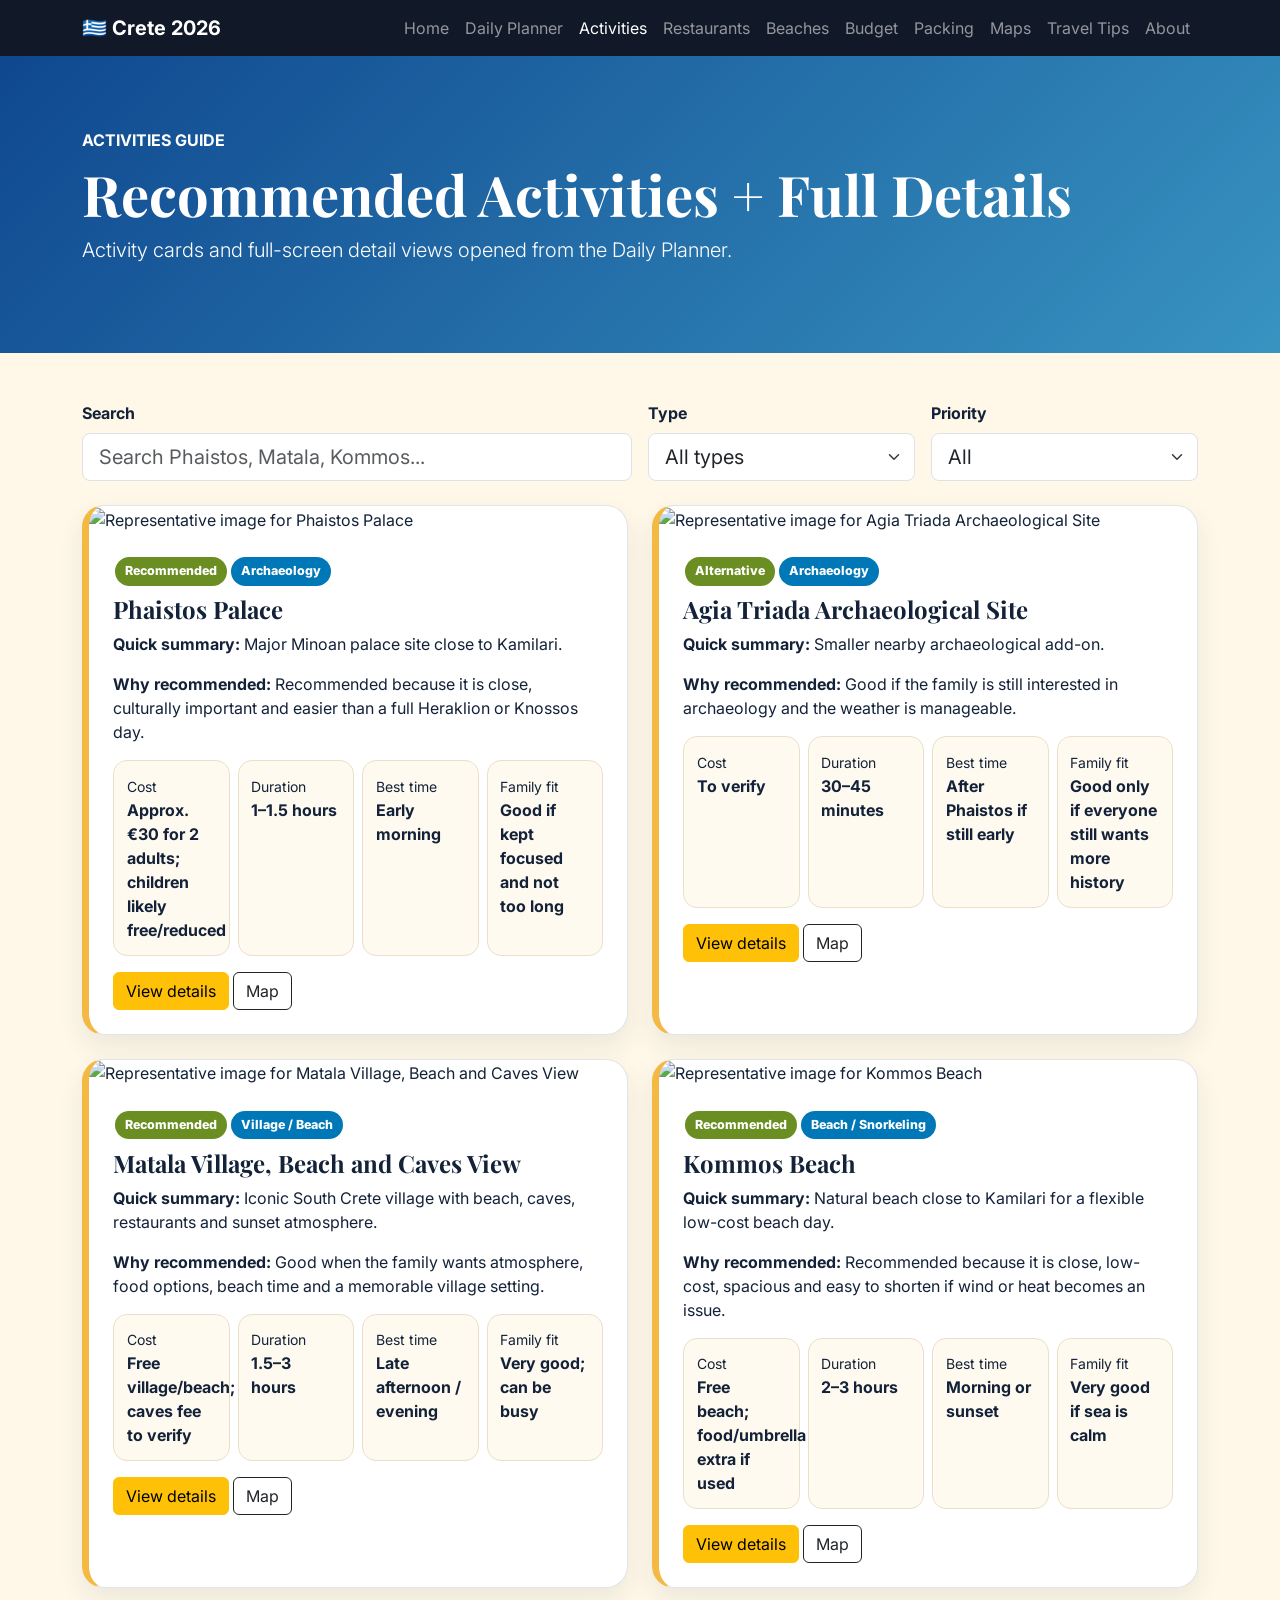
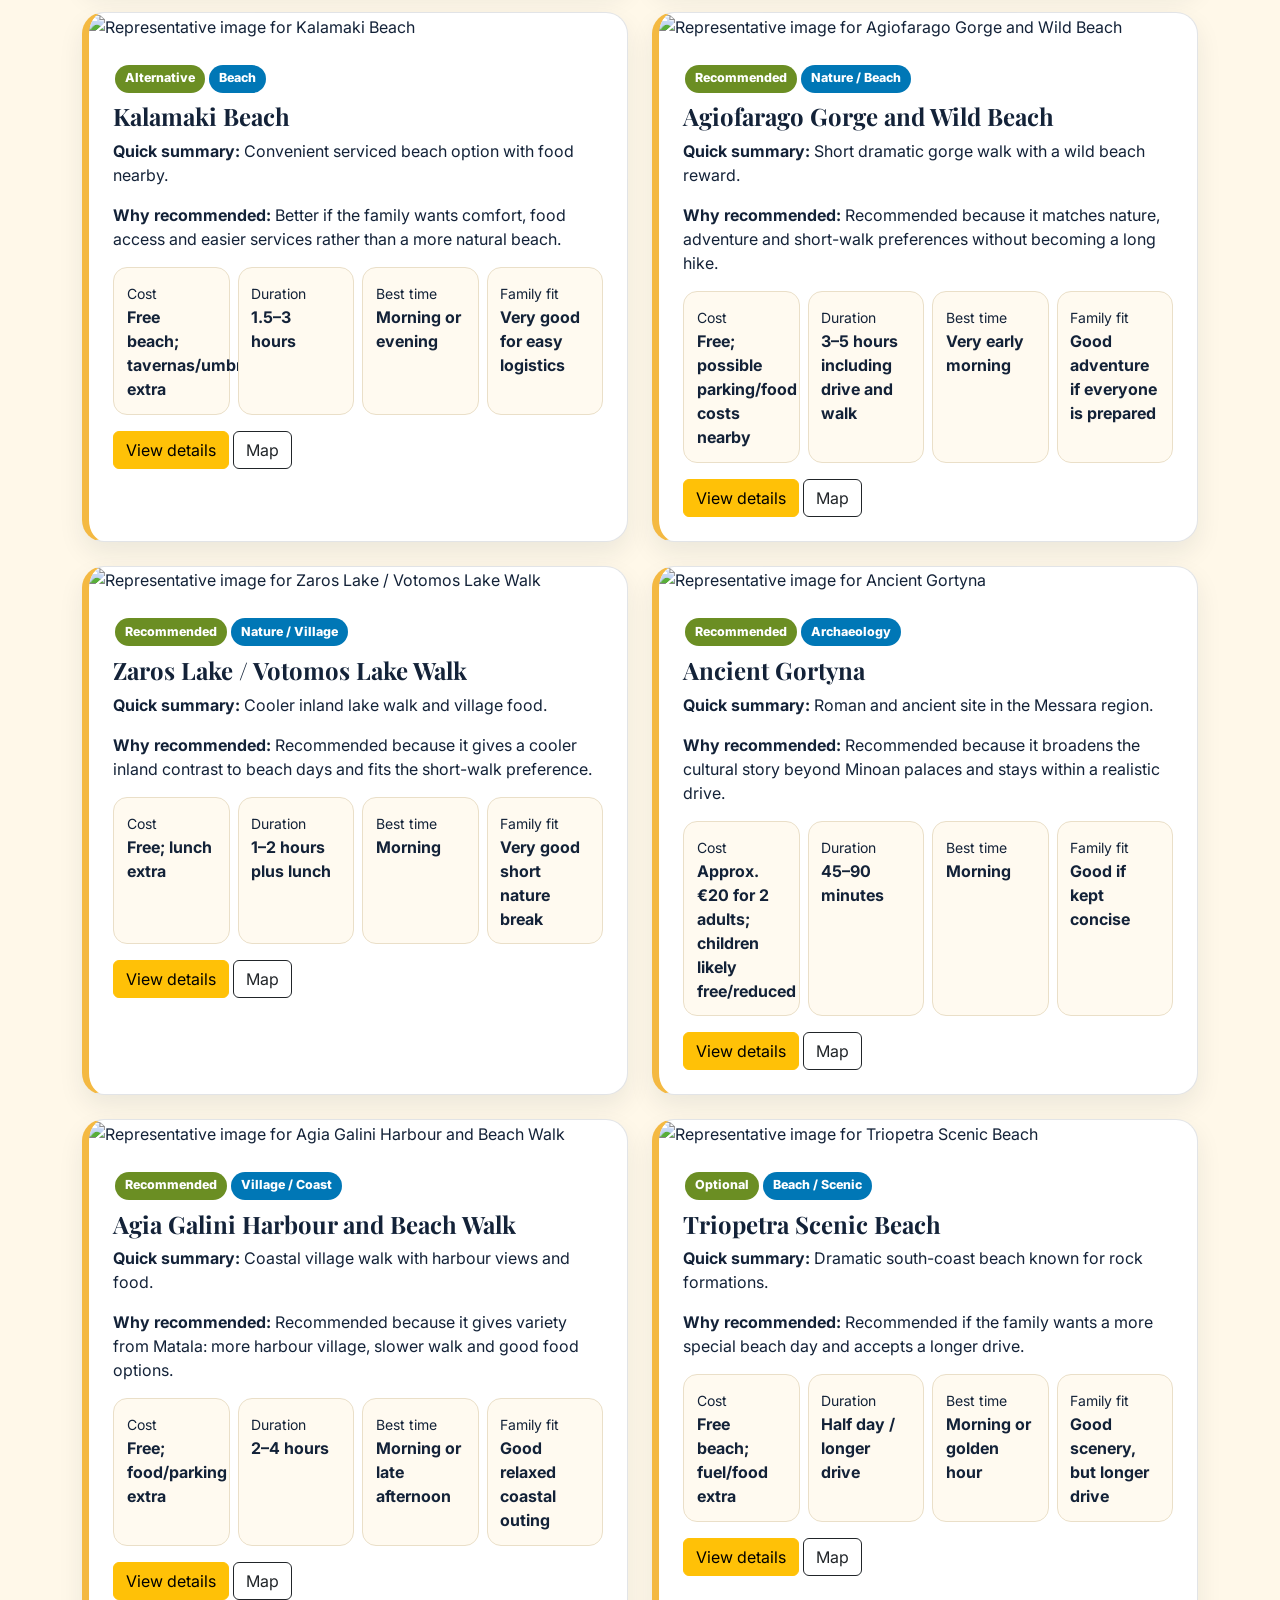
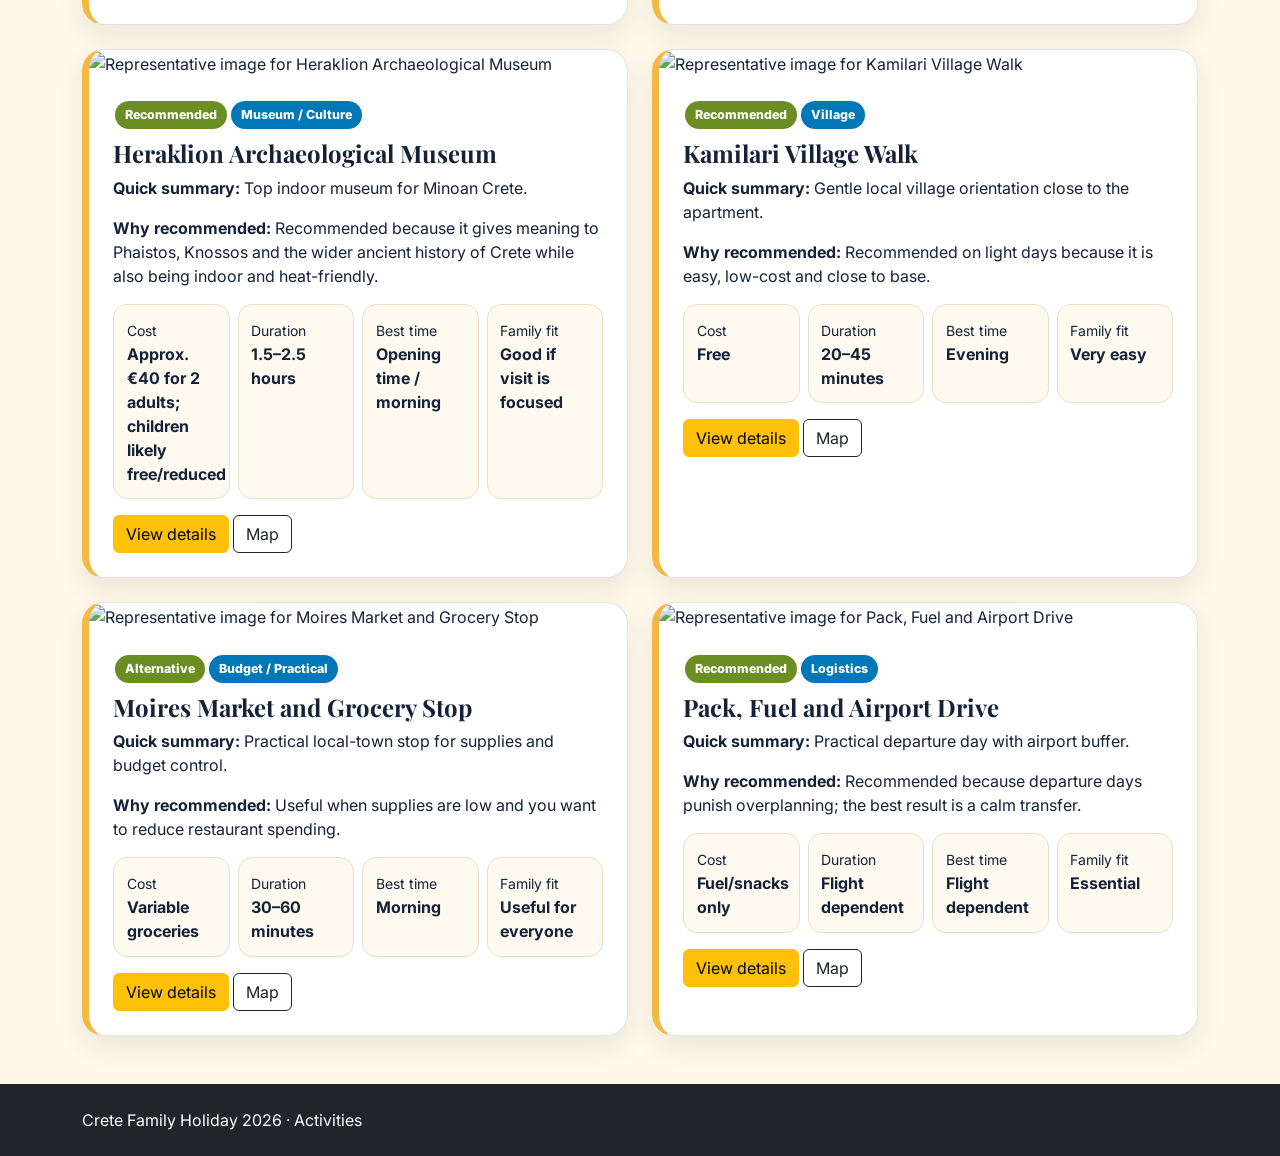
==== commit a32b5596: "Add files via upload" ====
--- a/activities.html
+++ b/activities.html
@@ -1,870 +1,21 @@
-<!DOCTYPE html>
-<html lang="en">
-<head>
-    <meta charset="UTF-8">
-    <meta name="viewport" content="width=device-width, initial-scale=1.0">
-    <title>Activities | Crete Family Holiday 2026</title>
-
-    <link href="https://cdn.jsdelivr.net/npm/bootstrap@5.3.3/dist/css/bootstrap.min.css" rel="stylesheet">
-    <link href="https://fonts.googleapis.com/css2?family=Playfair+Display:wght@600;700&family=Inter:wght@400;500;600;700&display=swap" rel="stylesheet">
-    <link href="css/style.css" rel="stylesheet">
-
-    <style>
-        .activities-hero {
-            background: linear-gradient(135deg, rgba(2, 62, 138, 0.92), rgba(0, 119, 182, 0.78));
-        }
-
-        .activity-section-label {
-            letter-spacing: 1.6px;
-            font-size: 0.78rem;
-            text-transform: uppercase;
-            color: var(--aegean-blue, #0077b6);
-            font-weight: 800;
-        }
-
-        .activity-image {
-            width: 100%;
-            height: 230px;
-            object-fit: cover;
-            display: block;
-        }
-
-        .activity-image-wrap {
-            position: relative;
-            overflow: hidden;
-            background: #d8e9ee;
-        }
-
-        .activity-ribbon {
-            position: absolute;
-            top: 14px;
-            left: 14px;
-            border-radius: 999px;
-            padding: 0.45rem 0.85rem;
-            font-size: 0.76rem;
-            font-weight: 900;
-            box-shadow: 0 8px 20px rgba(0, 0, 0, 0.18);
-        }
-
-        .activity-ribbon.recommended {
-            background: var(--gold, #f4b942);
-            color: var(--charcoal, #222831);
-        }
-
-        .activity-ribbon.alternative {
-            background: #6b8e23;
-            color: #fff;
-        }
-
-        .activity-ribbon.optional {
-            background: #545857;
-            color: #fff;
-        }
-
-        .activity-image-label {
-            position: absolute;
-            left: 14px;
-            bottom: 14px;
-            background: rgba(34, 40, 49, 0.84);
-            color: #fff;
-            border-radius: 999px;
-            padding: 0.35rem 0.75rem;
-            font-size: 0.72rem;
-            font-weight: 800;
-            letter-spacing: 0.3px;
-        }
-
-        .activity-pill {
-            display: inline-block;
-            padding: 0.35rem 0.75rem;
-            border-radius: 999px;
-            background: rgba(0, 119, 182, 0.1);
-            color: var(--deep-blue, #023e8a);
-            font-size: 0.8rem;
-            font-weight: 800;
-            margin: 0.15rem;
-        }
-
-        .activity-pill.recommended-pill {
-            background: var(--gold, #f4b942);
-            color: var(--charcoal, #222831);
-        }
-
-        .activity-meta-box {
-            background: linear-gradient(180deg, #ffffff, #fffaf0);
-            border: 1px solid #e8dfcf;
-            border-radius: 14px;
-            padding: 0.75rem;
-            height: 100%;
-        }
-
-        .activity-meta-box small {
-            display: block;
-            text-transform: uppercase;
-            letter-spacing: 0.6px;
-            font-size: 0.7rem;
-            color: #6c757d;
-            font-weight: 800;
-            margin-bottom: 0.2rem;
-        }
-
-        .activity-meta-box strong {
-            color: var(--deep-blue, #023e8a);
-        }
-
-        .summary-box {
-            border-left: 6px solid var(--gold, #f4b942);
-            background: #fffaf0;
-            border-radius: 14px;
-            padding: 1rem;
-        }
-
-        .visited-indicator {
-            border-left: 6px solid #198754;
-        }
-
-        .modal-activity-image {
-            width: 100%;
-            height: 390px;
-            object-fit: cover;
-            border-radius: 18px;
-            background: #eef4f7;
-        }
-    </style>
-</head>
-<body>
-    <nav class="navbar navbar-expand-lg navbar-dark bg-dark fixed-top">
-        <div class="container">
-            <a class="navbar-brand fw-bold" href="index.html">🇬🇷 Crete 2026</a>
-            <button class="navbar-toggler" type="button" data-bs-toggle="collapse" data-bs-target="#mainNavbar" aria-controls="mainNavbar" aria-expanded="false" aria-label="Toggle navigation">
-                <span class="navbar-toggler-icon"></span>
-            </button>
-            <div class="collapse navbar-collapse" id="mainNavbar">
-                <ul class="navbar-nav ms-auto align-items-lg-center">
-                    <li class="nav-item"><a class="nav-link" href="index.html">Home</a></li>
-                    <li class="nav-item"><a class="nav-link" href="itinerary.html">Daily Planner</a></li>
-                    <li class="nav-item"><a class="nav-link active" href="activities.html">Activities</a></li>
-                    <li class="nav-item"><a class="nav-link" href="restaurants.html">Restaurants</a></li>
-                    <li class="nav-item"><a class="nav-link" href="beaches.html">Beaches</a></li>
-                    <li class="nav-item"><a class="nav-link" href="budget.html">Budget</a></li>
-                    <li class="nav-item"><a class="nav-link" href="packing.html">Packing</a></li>
-                    <li class="nav-item"><a class="nav-link" href="traveltips.html">Travel Tips</a></li>
-                    <li class="nav-item"><a class="nav-link" href="about.html">About</a></li>
-                    <li class="nav-item"><button id="darkModeToggle" class="btn btn-sm btn-outline-light ms-lg-3" type="button">🌙</button></li>
-                </ul>
-            </div>
-        </div>
-    </nav>
-
-    <header class="activities-hero text-white py-5" style="margin-top: 56px;">
-        <div class="container py-5">
-            <p class="text-uppercase fw-bold mb-2">Activities Guide 2.0</p>
-            <h1 class="display-4 fw-bold">Recommended Activities + Extra Options</h1>
-            <p class="lead">See the first-choice activity for each itinerary day, then choose alternatives if there is more time, better weather, or a different family preference.</p>
-            <div class="row g-3 mt-4">
-                <div class="col-md-3"><div class="bg-white text-dark rounded p-3 h-100"><strong>Recommended</strong><br>Best match for itinerary</div></div>
-                <div class="col-md-3"><div class="bg-white text-dark rounded p-3 h-100"><strong>Alternatives</strong><br>Useful backup choices</div></div>
-                <div class="col-md-3"><div class="bg-white text-dark rounded p-3 h-100"><strong>Visited log</strong><br>Saved locally</div></div>
-                <div class="col-md-3"><div class="bg-white text-dark rounded p-3 h-100"><strong>Heat logic</strong><br>Morning / evening focus</div></div>
-            </div>
-        </div>
-    </header>
-
-    <main>
-        <section class="py-5 bg-light">
-            <div class="container">
-                <div class="alert alert-info shadow-sm border-0 mb-5">
-                    <h2 class="h5 fw-bold mb-2">How to use this page</h2>
-                    <p class="mb-0">Select a day to see the activity choices that match that itinerary location. The yellow option is the first-choice recommendation. Alternatives are useful if the family has extra time, if the weather changes, or if you prefer a different type of activity. Use the direction buttons to open Google Maps from Kamilari or from your current location.</p>
-                </div>
-
-                <div class="row g-3 mb-5">
-                    <div class="col-lg-3">
-                        <label for="activitySearch" class="form-label fw-bold">Search</label>
-                        <input id="activitySearch" type="search" class="form-control form-control-lg" placeholder="Search beach, museum, village...">
-                    </div>
-                    <div class="col-lg-2">
-                        <label for="dayFilter" class="form-label fw-bold">Day</label>
-                        <select id="dayFilter" class="form-select form-select-lg"><option value="all">All days</option></select>
-                    </div>
-                    <div class="col-lg-2">
-                        <label for="areaFilter" class="form-label fw-bold">Area</label>
-                        <select id="areaFilter" class="form-select form-select-lg"><option value="all">All areas</option></select>
-                    </div>
-                    <div class="col-lg-2">
-                        <label for="typeFilter" class="form-label fw-bold">Type</label>
-                        <select id="typeFilter" class="form-select form-select-lg"><option value="all">All types</option></select>
-                    </div>
-                    <div class="col-lg-3">
-                        <label for="priorityFilter" class="form-label fw-bold">Priority</label>
-                        <select id="priorityFilter" class="form-select form-select-lg">
-                            <option value="all">All</option>
-                            <option value="recommended">Recommended</option>
-                            <option value="alternative">Alternatives</option>
-                            <option value="optional">Optional extras</option>
-                            <option value="visited">Visited</option>
-                        </select>
-                    </div>
-                </div>
-
-                <div id="dailyActivityPanel" class="card shadow-sm mb-5"></div>
-                <div id="activityCards" class="row g-4"></div>
-            </div>
-        </section>
-    </main>
-
-    <div class="modal fade" id="activityModal" tabindex="-1" aria-labelledby="activityModalTitle" aria-hidden="true">
-        <div class="modal-dialog modal-xl modal-dialog-scrollable">
-            <div class="modal-content">
-                <div class="modal-header">
-                    <div>
-                        <p class="activity-section-label mb-1">Activity details</p>
-                        <h2 id="activityModalTitle" class="modal-title fw-bold"></h2>
-                    </div>
-                    <button type="button" class="btn-close" data-bs-dismiss="modal" aria-label="Close"></button>
-                </div>
-                <div class="modal-body" id="activityModalBody"></div>
-            </div>
-        </div>
-    </div>
-
-    <footer class="bg-dark text-white py-4">
-        <div class="container">
-            <div class="row">
-                <div class="col-md-6">
-                    <h5>Crete Family Holiday 2026</h5>
-                    <p class="mb-0">Personal travel planner for Kamilari, South Crete.</p>
-                </div>
-                <div class="col-md-6 text-md-end">
-                    <p class="mb-0">Last updated: July 2026</p>
-                    <p class="mb-0">Built for GitHub Pages</p>
-                </div>
-            </div>
-        </div>
-    </footer>
-
-    <script src="https://cdn.jsdelivr.net/npm/bootstrap@5.3.3/dist/js/bootstrap.bundle.min.js"></script>
-    <script src="js/data.js"></script>
-    <script src="js/script.js"></script>
-
-    <script>
-        const visitedActivitiesKey = "creteVisitedActivities";
-
-        const activities = [
-            {
-                id: "phaistos-palace",
-                name: "Phaistos Palace",
-                area: "Messara / near Kamilari",
-                type: "Archaeology",
-                priority: "recommended",
-                days: [2],
-                image: "https://images.unsplash.com/photo-1603565816030-6b389eeb23cb?auto=format&fit=crop&w=1200&q=80",
-                cost: "Approx. €30 for 2 adults; children likely free/reduced",
-                duration: "1–1.5 hours",
-                bestTime: "Early morning",
-                heatFit: "Good only early; exposed site",
-                familyFit: "Good if kept focused and not too long",
-                summary: "The key nearby Minoan palace site and the best cultural first-choice activity close to Kamilari.",
-                whyRecommended: "This is recommended because it gives the family the strongest cultural experience close to the apartment without a long drive. It fits perfectly early in the itinerary: short enough to manage in the morning, important enough to feel meaningful, and easy to combine with apartment rest and Matala later in the day.",
-                whatToExpect: "Expect open archaeological ruins rather than reconstructed buildings: stone courtyards, terraces, stairways, storage areas and big views over the Messara plain. The site is atmospheric and spacious, but it is exposed to sun.",
-                doNotMiss: ["Central court", "Views over the Messara plain", "Information about the Phaistos Disc", "Old stone stairs and palace layout"],
-                funFact: "The mysterious Phaistos Disc was discovered here, but nobody has fully decoded its symbols.",
-                extraTimeSummary: "If everyone still wants more archaeology, add nearby Agia Triada. Otherwise stop here and save energy for Matala.",
-                mapUrl: "https://www.google.com/maps/search/?api=1&query=Phaistos+Palace+Crete"
-            },
-            {
-                id: "agia-triada",
-                name: "Agia Triada Archaeological Site",
-                area: "Messara / near Phaistos",
-                type: "Archaeology",
-                priority: "alternative",
-                days: [2, 9],
-                image: "https://images.unsplash.com/photo-1603565816030-6b389eeb23cb?auto=format&fit=crop&w=1200&q=80",
-                cost: "To verify",
-                duration: "30–45 minutes",
-                bestTime: "Immediately after Phaistos if still early",
-                heatFit: "Exposed; avoid midday",
-                familyFit: "Good only if everyone still wants more history",
-                summary: "A smaller archaeological add-on near Phaistos, useful if there is extra time and energy.",
-                whyRecommended: "This is an alternative, not the first choice, because Phaistos already gives the main Minoan story. Agia Triada is worth adding if the family is still curious and the heat is manageable, but it should not make the day feel heavy.",
-                whatToExpect: "Expect a smaller and quieter ancient site with ruins and a compact visit. It is less famous than Phaistos but helps complete the local archaeological picture.",
-                doNotMiss: ["Quiet site atmosphere", "Connection with Phaistos", "Short add-on visit"],
-                funFact: "Agia Triada is often discussed as an important Minoan villa or settlement connected to the palace landscape around Phaistos.",
-                extraTimeSummary: "Worth it if Phaistos finishes early. Skip if anyone is hot, tired or ready for lunch.",
-                mapUrl: "https://www.google.com/maps/search/?api=1&query=Agia+Triada+Archaeological+Site+Crete"
-            },
-            {
-                id: "matala-evening",
-                name: "Matala Village, Beach and Caves View",
-                area: "Matala",
-                type: "Village / Beach",
-                priority: "recommended",
-                days: [2, 6, 15],
-                image: "https://images.unsplash.com/photo-1500530855697-b586d89ba3ee?auto=format&fit=crop&w=1200&q=80",
-                cost: "Free village/beach; caves fee to verify",
-                duration: "1.5–3 hours",
-                bestTime: "Late afternoon / evening",
-                heatFit: "Best after 17:00",
-                familyFit: "Very good; can be busy",
-                summary: "Iconic South Crete village with beach, caves, restaurants and sunset atmosphere.",
-                whyRecommended: "This is recommended because Matala gives the trip one of its strongest classic South Crete experiences without a long drive from Kamilari. It is more interesting later in the day, when the heat drops, the light improves and the village atmosphere becomes more enjoyable.",
-                whatToExpect: "Expect a lively bay, sandstone cliffs, visible caves, waterfront restaurants, shops and a holiday atmosphere. It is more touristy than Kamilari or Pitsidia but memorable.",
-                doNotMiss: ["Cave cliff view", "Beachfront walk", "Sunset atmosphere", "Dinner or ice cream in village"],
-                funFact: "Matala became famous for its hippie history, when travellers stayed in the caves above the beach in the 1960s and 1970s.",
-                extraTimeSummary: "If Matala is too busy, switch to Kommos sunset or dinner in Pitsidia/Kamilari.",
-                mapUrl: "https://www.google.com/maps/search/?api=1&query=Matala+Crete"
-            },
-            {
-                id: "kommos-beach",
-                name: "Kommos Beach Snorkeling Morning",
-                area: "Kommos / Kalamaki",
-                type: "Beach / Snorkeling",
-                priority: "recommended",
-                days: [3, 13, 15],
-                image: "https://images.unsplash.com/photo-1507525428034-b723cf961d3e?auto=format&fit=crop&w=1200&q=80",
-                cost: "Free beach; food/umbrella extra if used",
-                duration: "2–3 hours",
-                bestTime: "Morning or sunset",
-                heatFit: "Good early; exposed later",
-                familyFit: "Very good if sea is calm",
-                summary: "Spacious nearby beach and a strong low-cost snorkeling/swimming option close to Kamilari.",
-                whyRecommended: "This is recommended because it matches the family preferences perfectly: short drive, low cost, natural scenery and snorkeling potential. It is also easy to abandon or shorten if wind conditions are not good.",
-                whatToExpect: "Expect a long open beach, wide views, natural dunes/tamarisk areas and sections that can be good for snorkeling when calm. It is not a polished resort beach, which is part of the appeal.",
-                doNotMiss: ["Calm-water snorkeling", "Sunset views", "Respect turtle nesting areas", "Quiet beach walk"],
-                funFact: "Kommos was connected to the ancient Minoan world as a harbour area, so the beach has archaeological importance behind the scenery.",
-                extraTimeSummary: "If waves are too strong, use Kalamaki for easier facilities or switch to a village/museum day.",
-                mapUrl: "https://www.google.com/maps/search/?api=1&query=Kommos+Beach+Crete"
-            },
-            {
-                id: "kalamaki-beach",
-                name: "Kalamaki Easy Beach Option",
-                area: "Kalamaki",
-                type: "Beach",
-                priority: "alternative",
-                days: [3, 13],
-                image: "https://images.unsplash.com/photo-1519046904884-53103b34b206?auto=format&fit=crop&w=1200&q=80",
-                cost: "Free beach; tavernas/umbrellas extra",
-                duration: "1.5–3 hours",
-                bestTime: "Morning or evening",
-                heatFit: "Good with facilities nearby",
-                familyFit: "Very good for easy logistics",
-                summary: "An easier beach choice with more nearby facilities than Kommos.",
-                whyRecommended: "This is a good alternative because it keeps the beach day simple. If Kommos feels too exposed or windy, Kalamaki gives easier food and facility logistics.",
-                whatToExpect: "Expect a more organized village beach feel, with tavernas and easier family logistics nearby.",
-                doNotMiss: ["Simple swim", "Beach lunch", "Sunset walk"],
-                funFact: "Kalamaki works well as a practical family beach base because it is close enough to return quickly to Kamilari for rest.",
-                extraTimeSummary: "Worth choosing when convenience matters more than wild scenery.",
-                mapUrl: "https://www.google.com/maps/search/?api=1&query=Kalamaki+Beach+Crete"
-            },
-            {
-                id: "agiofarago",
-                name: "Agiofarago Gorge and Wild Beach",
-                area: "Asterousia / South coast",
-                type: "Nature / Beach",
-                priority: "recommended",
-                days: [4, 14],
-                image: "https://images.unsplash.com/photo-1500375592092-40eb2168fd21?auto=format&fit=crop&w=1200&q=80",
-                cost: "Free; possible parking/food costs nearby",
-                duration: "3–5 hours including drive and walk",
-                bestTime: "Very early morning",
-                heatFit: "Only early; bring water and hats",
-                familyFit: "Good adventure if everyone is prepared",
-                summary: "Short gorge walk ending at a wild beach; one of the most adventurous planned nature options.",
-                whyRecommended: "This is recommended because it gives the trip a memorable nature adventure without requiring a full mountain hike. It combines gorge scenery, a short walk and a remote-feeling beach, which makes it stand out from normal beach days.",
-                whatToExpect: "Expect a rocky path through a gorge, limestone walls, uneven ground and a wild beach with limited/no facilities. This is not a casual flip-flop beach stop.",
-                doNotMiss: ["Gorge walk", "Clear water at the beach", "Early start", "Proper shoes and plenty of water"],
-                funFact: "The name Agiofarago means ‘Gorge of the Saints’, linked to hermits who lived in the area’s caves.",
-                extraTimeSummary: "Worth it if the family wants adventure. Skip if the forecast is extremely hot or if anyone is tired.",
-                mapUrl: "https://www.google.com/maps/search/?api=1&query=Agiofarago+Beach+Crete"
-            },
-            {
-                id: "zaros-lake",
-                name: "Zaros Lake / Votomos Lake Walk",
-                area: "Zaros",
-                type: "Nature / Village",
-                priority: "recommended",
-                days: [5],
-                image: "https://images.unsplash.com/photo-1500534314209-a25ddb2bd429?auto=format&fit=crop&w=1200&q=80",
-                cost: "Free; lunch extra",
-                duration: "1–2 hours plus lunch",
-                bestTime: "Morning",
-                heatFit: "Better than coast; still go early",
-                familyFit: "Very good short nature break",
-                summary: "Mountain/lake change of scenery with a short walk and strong lunch options nearby.",
-                whyRecommended: "This is recommended because it gives the family a cooler inland day and a break from beaches. It fits the short-walk preference and adds variety without turning into a difficult hike.",
-                whatToExpect: "Expect lake views, mountain village surroundings, a calmer inland atmosphere and lunch options nearby.",
-                doNotMiss: ["Lake walk", "Mountain scenery", "Lunch in Zaros", "Spring-water village atmosphere"],
-                funFact: "Zaros is known for water and mountain scenery, making it feel very different from the south coast beaches.",
-                extraTimeSummary: "Add a longer walk only if the family wants it; otherwise keep the day light.",
-                mapUrl: "https://www.google.com/maps/search/?api=1&query=Zaros+Lake+Votomos+Crete"
-            },
-            {
-                id: "heraklion-museum",
-                name: "Heraklion Archaeological Museum",
-                area: "Heraklion",
-                type: "Museum / Culture",
-                priority: "recommended",
-                days: [7],
-                image: "https://images.unsplash.com/photo-1566127992631-137a642a90f4?auto=format&fit=crop&w=1200&q=80",
-                cost: "Approx. €40 for 2 adults; children likely free/reduced",
-                duration: "1.5–2.5 hours",
-                bestTime: "Opening time / morning",
-                heatFit: "Excellent indoor heat option",
-                familyFit: "Good if visit is focused",
-                summary: "The most important museum visit for understanding Minoan Crete and the objects connected to palace sites.",
-                whyRecommended: "This is recommended because it gives meaning to what the family sees at Phaistos and other archaeological sites. It is also a strong indoor activity during hot weather.",
-                whatToExpect: "Expect major artefacts, pottery, frescoes, jewellery, palace objects and displays explaining Crete’s ancient history.",
-                doNotMiss: ["Phaistos Disc", "Minoan frescoes", "Palace artefacts", "Short focused family route"],
-                funFact: "The museum contains the famous Phaistos Disc, one of the most discussed undeciphered objects from the ancient world.",
-                extraTimeSummary: "Do not overdo Heraklion. If the museum is enough, return to Kamilari for rest.",
-                mapUrl: "https://www.google.com/maps/search/?api=1&query=Heraklion+Archaeological+Museum"
-            },
-            {
-                id: "gortyna",
-                name: "Ancient Gortyna",
-                area: "Messara / Gortyna",
-                type: "Archaeology",
-                priority: "recommended",
-                days: [9],
-                image: "https://images.unsplash.com/photo-1603565816030-6b389eeb23cb?auto=format&fit=crop&w=1200&q=80",
-                cost: "Approx. €20 for 2 adults; children likely free/reduced",
-                duration: "45–90 minutes",
-                bestTime: "Morning",
-                heatFit: "Exposed; avoid midday",
-                familyFit: "Good if kept concise",
-                summary: "Important ancient city site that adds Roman and law-code history to the trip.",
-                whyRecommended: "This is recommended because it broadens the cultural story beyond Minoan palaces. It is close enough for a morning visit and pairs well with Mires or a food stop.",
-                whatToExpect: "Expect outdoor ruins, inscriptions, Roman-era remains and church/archaeological structures in an open site.",
-                doNotMiss: ["Law code inscriptions", "Roman remains", "Morning visit", "Short focused route"],
-                funFact: "Gortyna is famous for one of the great ancient law-code inscriptions, carved into stone.",
-                extraTimeSummary: "Worth visiting if everyone still enjoys archaeological sites. Skip extra sites if the heat is high.",
-                mapUrl: "https://www.google.com/maps/search/?api=1&query=Ancient+Gortyna+Crete"
-            },
-            {
-                id: "agia-galini",
-                name: "Agia Galini Harbour and Beach Walk",
-                area: "Agia Galini",
-                type: "Village / Coast",
-                priority: "recommended",
-                days: [10],
-                image: "https://images.unsplash.com/photo-1506929562872-bb421503ef21?auto=format&fit=crop&w=1200&q=80",
-                cost: "Free; food/parking extra",
-                duration: "2–4 hours",
-                bestTime: "Morning or late afternoon",
-                heatFit: "Better later; can be hot midday",
-                familyFit: "Good relaxed coastal outing",
-                summary: "Coastal village day with harbour scenery, beach time and seafood options.",
-                whyRecommended: "This is recommended because it gives a different coastal feeling from Matala: more harbour village, slower walk, and good food options. It adds variety without needing a very long mountain day.",
-                whatToExpect: "Expect harbour views, village streets, beach areas, tavernas and a relaxed south-coast atmosphere.",
-                doNotMiss: ["Harbour walk", "Sea views", "Seafood lunch/dinner", "Slow village pace"],
-                funFact: "Agia Galini means ‘Holy Peace’, which fits the quieter village style of this day.",
-                extraTimeSummary: "Worth it as a focused day trip. Do not add too many extra stops to the drive.",
-                mapUrl: "https://www.google.com/maps/search/?api=1&query=Agia+Galini+Crete"
-            },
-            {
-                id: "triopetra",
-                name: "Triopetra Scenic Beach",
-                area: "South Rethymno",
-                type: "Beach / Scenic",
-                priority: "optional",
-                days: [11, 14],
-                image: "https://images.unsplash.com/photo-1510414842594-a61c69b5ae57?auto=format&fit=crop&w=1200&q=80",
-                cost: "Free beach; fuel/food extra",
-                duration: "Half day / longer drive",
-                bestTime: "Morning or golden hour",
-                heatFit: "Only if weather and wind are good",
-                familyFit: "Good scenery, but longer drive",
-                summary: "Beautiful but optional longer-drive beach known for its three rock formations.",
-                whyRecommended: "This is optional because the drive is longer and the beach conditions depend on wind. It can be beautiful, but it should not be forced if the family is tired.",
-                whatToExpect: "Expect a more open, wild south-coast beach, dramatic rock formations and broad sea views.",
-                doNotMiss: ["Three rocks view", "Photography", "Calm-water swim only", "Check wind first"],
-                funFact: "Triopetra means ‘three stones’, named after the three rocks that define the beach view.",
-                extraTimeSummary: "Worth it only on a low-wind day with strong family energy. Otherwise repeat a closer favourite beach.",
-                mapUrl: "https://www.google.com/maps/search/?api=1&query=Triopetra+Beach+Crete"
-            },
-            {
-                id: "mires-market",
-                name: "Moires Market and Grocery Day",
-                area: "Moires",
-                type: "Local life / Groceries",
-                priority: "recommended",
-                days: [12],
-                image: "https://images.unsplash.com/photo-1488459716781-31db52582fe9?auto=format&fit=crop&w=1200&q=80",
-                cost: "Variable groceries",
-                duration: "1–2 hours",
-                bestTime: "Morning",
-                heatFit: "Good early; practical stop",
-                familyFit: "Good practical family reset",
-                summary: "Local-life activity to restock groceries, control budget and see everyday Messara life.",
-                whyRecommended: "This is recommended because it supports the rest of the trip. A grocery/market day helps reduce restaurant pressure, supports breakfast/lunch at the apartment and gives a less touristy local experience.",
-                whatToExpect: "Expect shops, market-style atmosphere if timing matches, local produce, practical errands and a non-touristy town experience.",
-                doNotMiss: ["Fresh fruit", "Water and snacks", "Breakfast supplies", "Local produce"],
-                funFact: "Market/grocery days often save more money than any single travel hack because they reduce repeated restaurant lunches.",
-                extraTimeSummary: "Worth keeping short. Pair with rest rather than making it a full sightseeing day.",
-                mapUrl: "https://www.google.com/maps/search/?api=1&query=Moires+Crete+market"
-            }
-        ];
-
-        const dailyActivitySuggestions = {
-            1: ["arrival-settle", "kamilari-walk", "groceries"],
-            2: ["phaistos-palace", "matala-evening", "agia-triada"],
-            3: ["kommos-beach", "kalamaki-beach"],
-            4: ["agiofarago", "kommos-beach"],
-            5: ["zaros-lake"],
-            6: ["matala-evening", "kommos-beach"],
-            7: ["heraklion-museum"],
-            8: ["kalamaki-beach", "mires-market"],
-            9: ["gortyna", "mires-market"],
-            10: ["agia-galini"],
-            11: ["triopetra", "kommos-beach"],
-            12: ["mires-market"],
-            13: ["kommos-beach", "kalamaki-beach", "matala-evening"],
-            14: ["triopetra", "agiofarago", "heraklion-museum"],
-            15: ["matala-evening", "kommos-beach"],
-            16: ["departure-logistics"]
-        };
-
-        const fallbackExtras = [
-            {
-                id: "arrival-settle",
-                name: "Arrival and Apartment Setup",
-                area: "Kamilari",
-                type: "Logistics",
-                priority: "recommended",
-                days: [1, 16],
-                image: "https://images.unsplash.com/photo-1500530855697-b586d89ba3ee?auto=format&fit=crop&w=1200&q=80",
-                cost: "€0 plus groceries/fuel",
-                duration: "Flexible",
-                bestTime: "Arrival/departure timing",
-                heatFit: "Keep light",
-                familyFit: "Essential",
-                summary: "Practical setup activity for arrival or departure logistics.",
-                whyRecommended: "This is recommended because travel days should be calm and practical, not overloaded with sightseeing.",
-                whatToExpect: "Expect car, apartment, groceries, packing and basic orientation tasks.",
-                doNotMiss: ["Water", "Breakfast basics", "Apartment instructions", "Fuel policy"],
-                funFact: "A calm arrival day makes the first proper holiday day much better.",
-                extraTimeSummary: "Only add a short village walk if everyone has energy.",
-                mapUrl: "https://www.google.com/maps/search/?api=1&query=Kamilari+Crete"
-            },
-            {
-                id: "kamilari-walk",
-                name: "Short Kamilari Village Walk",
-                area: "Kamilari",
-                type: "Village",
-                priority: "alternative",
-                days: [1, 8, 12, 15],
-                image: "https://images.unsplash.com/photo-1500530855697-b586d89ba3ee?auto=format&fit=crop&w=1200&q=80",
-                cost: "Free",
-                duration: "20–45 minutes",
-                bestTime: "Evening",
-                heatFit: "Best after 17:00",
-                familyFit: "Very easy",
-                summary: "Simple local walk for orientation and relaxed village atmosphere.",
-                whyRecommended: "This is an easy alternative when the family wants to do something but not drive anywhere.",
-                whatToExpect: "Expect a quiet village feel, local streets and practical orientation around the base area.",
-                doNotMiss: ["Village square", "Bakery/café scouting", "Restaurant locations"],
-                funFact: "Knowing the local village layout reduces stress on later evenings.",
-                extraTimeSummary: "Worth it on low-energy days. Skip if everyone wants pool/rest.",
-                mapUrl: "https://www.google.com/maps/search/?api=1&query=Kamilari+Crete"
-            },
-            {
-                id: "groceries",
-                name: "Grocery and Picnic Setup",
-                area: "Kamilari / Moires",
-                type: "Budget / Practical",
-                priority: "recommended",
-                days: [1, 8, 12],
-                image: "https://images.unsplash.com/photo-1488459716781-31db52582fe9?auto=format&fit=crop&w=1200&q=80",
-                cost: "Variable",
-                duration: "30–60 minutes",
-                bestTime: "Morning or arrival afternoon",
-                heatFit: "Good practical activity",
-                familyFit: "Useful for everyone",
-                summary: "Practical activity that helps reduce restaurant costs and makes beach/nature days easier.",
-                whyRecommended: "This is recommended because having water, fruit, breakfast food and picnic basics directly supports the daily rhythm and budget control.",
-                whatToExpect: "Expect supermarkets or local stores, basic supplies and simple meal planning for apartment lunches.",
-                doNotMiss: ["Water", "Fruit", "Breakfast items", "Snacks", "Cooler bag supplies"],
-                funFact: "A good grocery stop can save the cost of several restaurant lunches over the trip.",
-                extraTimeSummary: "Worth doing properly early in the trip and refreshing once or twice.",
-                mapUrl: "https://www.google.com/maps/search/?api=1&query=supermarket+Moires+Crete"
-            },
-            {
-                id: "departure-logistics",
-                name: "Departure Logistics",
-                area: "Kamilari / Heraklion Airport",
-                type: "Logistics",
-                priority: "recommended",
-                days: [16],
-                image: "https://images.unsplash.com/photo-1436491865332-7a61a109cc05?auto=format&fit=crop&w=1200&q=80",
-                cost: "Fuel/snacks only",
-                duration: "Half day depending flight",
-                bestTime: "Flight dependent",
-                heatFit: "Keep simple",
-                familyFit: "Essential",
-                summary: "Packing, car return and airport buffer day.",
-                whyRecommended: "This is recommended because departure days punish over-planning. The best outcome is a calm check-out and airport transfer.",
-                whatToExpect: "Expect packing, checking the apartment, driving to Heraklion Airport and returning the rental car.",
-                doNotMiss: ["Passport/ID", "Car fuel policy", "Airport buffer", "Apartment check"],
-                funFact: "A boring departure plan is usually the most successful departure plan.",
-                extraTimeSummary: "Avoid sightseeing unless there is a very large time buffer.",
-                mapUrl: "https://www.google.com/maps/search/?api=1&query=Heraklion+Airport"
-            }
-        ];
-
-        const activityCoordinates = {
-            "phaistos-palace": [35.0514, 24.8138],
-            "agia-triada": [35.0586, 24.7937],
-            "matala-evening": [34.9934, 24.7497],
-            "kommos-beach": [35.0044, 24.7609],
-            "kalamaki-beach": [35.0280, 24.7592],
-            "agiofarago": [34.9288, 24.7791],
-            "zaros-lake": [35.1301, 24.9046],
-            "heraklion-museum": [35.3384, 25.1365],
-            "gortyna": [35.0612, 24.9476],
-            "agia-galini": [35.0968, 24.6889],
-            "triopetra": [35.1163, 24.5480],
-            "mires-market": [35.0522, 24.8733],
-            "arrival-settle": [35.0337, 24.7935],
-            "kamilari-walk": [35.0337, 24.7935],
-            "groceries": [35.0522, 24.8733],
-            "departure-logistics": [35.3397, 25.1803]
-        };
-
-        function getActivityCoordinates(activity) {
-            return activityCoordinates[activity.id] || null;
-        }
-
-        function getDirectionsFromKamilariUrl(activity) {
-            const coordinates = getActivityCoordinates(activity);
-            const destination = coordinates ? coordinates[0] + "," + coordinates[1] : encodeURIComponent(activity.name + " " + activity.area + " Crete");
-            return "https://www.google.com/maps/dir/?api=1&origin=Kamilari%2C%20Crete&destination=" + destination + "&travelmode=driving";
-        }
-
-        function getDirectionsFromCurrentLocationUrl(activity) {
-            const coordinates = getActivityCoordinates(activity);
-            const destination = coordinates ? coordinates[0] + "," + coordinates[1] : encodeURIComponent(activity.name + " " + activity.area + " Crete");
-            return "https://www.google.com/maps/dir/?api=1&destination=" + destination + "&travelmode=driving";
-        }
-
-        function getActivities() {
-            return activities.concat(fallbackExtras);
-        }
-
-        function getVisitedActivities() {
-            try { return JSON.parse(localStorage.getItem(visitedActivitiesKey)) || {}; }
-            catch (error) { return {}; }
-        }
-
-        function saveVisitedActivities(visited) {
-            localStorage.setItem(visitedActivitiesKey, JSON.stringify(visited));
-        }
-
-        function getDataItinerary() {
-            return (window.creteTripData && Array.isArray(window.creteTripData.itinerary)) ? window.creteTripData.itinerary : [];
-        }
-
-        function populateFilters() {
-            const all = getActivities();
-            const areas = Array.from(new Set(all.map(a => a.area))).filter(Boolean).sort();
-            const types = Array.from(new Set(all.map(a => a.type))).filter(Boolean).sort();
-            const itinerary = getDataItinerary();
-
-            document.getElementById("areaFilter").innerHTML = '<option value="all">All areas</option>' + areas.map(area => `<option value="${area}">${area}</option>`).join("");
-            document.getElementById("typeFilter").innerHTML = '<option value="all">All types</option>' + types.map(type => `<option value="${type}">${type}</option>`).join("");
-            document.getElementById("dayFilter").innerHTML = '<option value="all">All days</option>' + itinerary.map(day => `<option value="${day.day}">Day ${day.day} — ${day.title}</option>`).join("");
-        }
-
-        function getSelectedDayIds() {
-            const selected = document.getElementById("dayFilter").value;
-            if (selected === "all") return [];
-            return dailyActivitySuggestions[selected] || [];
-        }
-
-        function getPriorityLabel(activity, selectedDayIds) {
-            if (selectedDayIds.length && selectedDayIds[0] === activity.id) return "Recommended for selected day";
-            if (activity.priority === "recommended") return "Recommended";
-            if (activity.priority === "alternative") return "Good alternative";
-            return "Optional extra";
-        }
-
-        function renderDailyPanel() {
-            const selectedDay = document.getElementById("dayFilter").value;
-            const panel = document.getElementById("dailyActivityPanel");
-            const all = getActivities();
-
-            if (selectedDay === "all") {
-                panel.innerHTML = `
-                    <div class="card-body">
-                        <p class="activity-section-label mb-1">Daily activity choices</p>
-                        <h2 class="fw-bold">Select a day to see recommended and alternative activities</h2>
-                        <p class="text-muted mb-0">The first activity shown for each day is the best match for the itinerary. Alternatives are shown if there is more time, different weather, or a preference change.</p>
-                    </div>
-                `;
-                return;
-            }
-
-            const ids = dailyActivitySuggestions[selectedDay] || [];
-            const suggestions = ids.map(id => all.find(activity => activity.id === id)).filter(Boolean);
-            const first = suggestions[0];
-
-            panel.innerHTML = `
-                <div class="card-body">
-                    <p class="activity-section-label mb-1">Day ${selectedDay} suggested activities</p>
-                    <h2 class="fw-bold mb-3">${first ? "Recommended: " + first.name : "Activity suggestions"}</h2>
-                    ${first ? `<div class="summary-box mb-3"><strong>Why this is recommended:</strong> ${first.whyRecommended}</div>` : ""}
-                    <div>
-                        ${suggestions.map((activity, index) => `<span class="activity-pill ${index === 0 ? "recommended-pill" : ""}">${index === 0 ? "⭐ Recommended" : "Option " + (index + 1)}: ${activity.name}</span>`).join("")}
-                    </div>
-                </div>
-            `;
-        }
-
-        function renderActivities() {
-            const all = getActivities();
-            const visited = getVisitedActivities();
-            const search = document.getElementById("activitySearch").value.toLowerCase().trim();
-            const selectedDay = document.getElementById("dayFilter").value;
-            const selectedIds = getSelectedDayIds();
-            const area = document.getElementById("areaFilter").value;
-            const type = document.getElementById("typeFilter").value;
-            const priority = document.getElementById("priorityFilter").value;
-
-            let filtered = all.filter(activity => {
-                const text = JSON.stringify(activity).toLowerCase();
-                const matchesSearch = !search || text.includes(search);
-                const matchesDay = selectedDay === "all" || (activity.days || []).includes(Number(selectedDay)) || selectedIds.includes(activity.id);
-                const matchesArea = area === "all" || activity.area === area;
-                const matchesType = type === "all" || activity.type === type;
-                const matchesPriority = priority === "all" ||
-                    (priority === "visited" && visited[activity.id]) ||
-                    (priority !== "visited" && activity.priority === priority) ||
-                    (priority === "recommended" && selectedIds[0] === activity.id);
-                return matchesSearch && matchesDay && matchesArea && matchesType && matchesPriority;
-            });
-
-            if (selectedIds.length) {
-                filtered.sort((a, b) => {
-                    const ai = selectedIds.includes(a.id) ? selectedIds.indexOf(a.id) : 999;
-                    const bi = selectedIds.includes(b.id) ? selectedIds.indexOf(b.id) : 999;
-                    return ai - bi;
-                });
-            } else {
-                const priorityOrder = { recommended: 0, alternative: 1, optional: 2 };
-                filtered.sort((a, b) => (priorityOrder[a.priority] ?? 9) - (priorityOrder[b.priority] ?? 9));
-            }
-
-            document.getElementById("activityCards").innerHTML = filtered.map(activity => {
-                const isVisited = visited[activity.id];
-                const isRecommendedForDay = selectedIds.length && selectedIds[0] === activity.id;
-                const ribbonClass = isRecommendedForDay || activity.priority === "recommended" ? "recommended" : activity.priority === "alternative" ? "alternative" : "optional";
-                return `
-                    <div class="col-lg-6">
-                        <article class="card h-100 shadow-sm ${isVisited ? "visited-indicator" : ""}">
-                            <div class="activity-image-wrap">
-                                <img class="activity-image" src="${activity.image}" alt="Representative image for ${activity.name}" loading="lazy" onerror="this.src='https://images.unsplash.com/photo-1500530855697-b586d89ba3ee?auto=format&fit=crop&w=1200&q=80'">
-                                <span class="activity-ribbon ${ribbonClass}">⭐ ${getPriorityLabel(activity, selectedIds)}</span>
-                                <span class="activity-image-label">Representative visual</span>
-                            </div>
-                            <div class="card-header bg-primary text-white"><strong>${activity.name}</strong></div>
-                            <div class="card-body">
-                                <div class="mb-3">
-                                    <span class="badge text-bg-dark">${activity.area}</span>
-                                    <span class="badge text-bg-secondary">${activity.type}</span>
-                                    <span class="badge text-bg-warning">${activity.priority}</span>
-                                    ${isVisited ? '<span class="badge text-bg-success">Visited</span>' : ''}
-                                </div>
-                                <p><strong>Quick summary:</strong> ${activity.summary}</p>
-                                <p><strong>Why this is recommended:</strong> ${activity.whyRecommended}</p>
-                                <div class="row g-3 mt-2">
-                                    <div class="col-6 col-md-3"><div class="activity-meta-box"><small>Cost</small><strong>${activity.cost}</strong></div></div>
-                                    <div class="col-6 col-md-3"><div class="activity-meta-box"><small>Duration</small><strong>${activity.duration}</strong></div></div>
-                                    <div class="col-6 col-md-3"><div class="activity-meta-box"><small>Best time</small><strong>${activity.bestTime}</strong></div></div>
-                                    <div class="col-6 col-md-3"><div class="activity-meta-box"><small>Heat fit</small><strong>${activity.heatFit}</strong></div></div>
-                                </div>
-                            </div>
-                            <div class="card-footer d-flex flex-wrap justify-content-between gap-2">
-                                <button class="btn btn-sm btn-warning" type="button" onclick="openActivityDetails('${activity.id}')">View details</button>
-                                <a class="btn btn-sm btn-outline-primary" href="${getDirectionsFromKamilariUrl(activity)}" target="_blank" rel="noopener noreferrer">Directions from Kamilari</a>
-                                <a class="btn btn-sm btn-outline-secondary" href="${getDirectionsFromCurrentLocationUrl(activity)}" target="_blank" rel="noopener noreferrer">From current location</a>
-                                <a class="btn btn-sm btn-outline-dark" href="${activity.mapUrl}" target="_blank" rel="noopener noreferrer">Map</a>
-                            </div>
-                        </article>
-                    </div>
-                `;
-            }).join("");
-        }
-
-        window.openActivityDetails = function(id) {
-            const activity = getActivities().find(item => item.id === id);
-            if (!activity) return;
-            const visited = getVisitedActivities();
-            const isVisited = Boolean(visited[activity.id]);
-            document.getElementById("activityModalTitle").textContent = activity.name;
-            document.getElementById("activityModalBody").innerHTML = `
-                <div class="row g-4">
-                    <div class="col-lg-5">
-                        <img src="${activity.image}" class="modal-activity-image" alt="Representative image for ${activity.name}" onerror="this.src='https://images.unsplash.com/photo-1500530855697-b586d89ba3ee?auto=format&fit=crop&w=1200&q=80'">
-                        <p class="text-muted mt-2 mb-0">Image is representative until replaced by final local/official photos.</p>
-                    </div>
-                    <div class="col-lg-7">
-                        <div class="mb-3">
-                            <span class="activity-pill">${activity.area}</span>
-                            <span class="activity-pill">${activity.type}</span>
-                            <span class="activity-pill">${getPriorityLabel(activity, getSelectedDayIds())}</span>
-                        </div>
-                        <div class="summary-box mb-3"><strong>Why this is recommended:</strong><br>${activity.whyRecommended}</div>
-                        <p><strong>What this is:</strong> ${activity.summary}</p>
-                        <p><strong>What we will see / do:</strong> ${activity.whatToExpect}</p>
-                        <p><strong>Fun fact:</strong> ${activity.funFact}</p>
-                        <p><strong>Extra-time summary:</strong> ${activity.extraTimeSummary}</p>
-                        <p><strong>Do not miss:</strong></p>
-                        <ul>${(activity.doNotMiss || []).map(item => `<li>${item}</li>`).join("")}</ul>
-                        <div class="row g-3 mt-2">
-                            <div class="col-md-3"><div class="activity-meta-box"><small>Cost</small><strong>${activity.cost}</strong></div></div>
-                            <div class="col-md-3"><div class="activity-meta-box"><small>Duration</small><strong>${activity.duration}</strong></div></div>
-                            <div class="col-md-3"><div class="activity-meta-box"><small>Best time</small><strong>${activity.bestTime}</strong></div></div>
-                            <div class="col-md-3"><div class="activity-meta-box"><small>Family fit</small><strong>${activity.familyFit}</strong></div></div>
-                        </div>
-                        <hr>
-                        <div class="form-check mb-3">
-                            <input class="form-check-input" type="checkbox" id="modalVisitedActivity" ${isVisited ? "checked" : ""}>
-                            <label class="form-check-label fw-bold" for="modalVisitedActivity">Mark this activity/place as visited</label>
-                        </div>
-                        <div class="d-flex flex-wrap gap-2">
-                            <button class="btn btn-warning" type="button" onclick="saveVisitedActivity('${activity.id}')">Save visited status</button>
-                            <a class="btn btn-warning" href="${getDirectionsFromKamilariUrl(activity)}" target="_blank" rel="noopener noreferrer">Directions from Kamilari</a>
-                            <a class="btn btn-outline-primary" href="${getDirectionsFromCurrentLocationUrl(activity)}" target="_blank" rel="noopener noreferrer">Directions from current location</a>
-                            <a class="btn btn-outline-dark" href="${activity.mapUrl}" target="_blank" rel="noopener noreferrer">Open Google Maps</a>
-                            <a class="btn btn-outline-secondary" href="itinerary.html">Back to itinerary</a>
-                        </div>
-                    </div>
-                </div>
-            `;
-            new bootstrap.Modal(document.getElementById("activityModal")).show();
-        };
-
-        window.saveVisitedActivity = function(id) {
-            const visited = getVisitedActivities();
-            visited[id] = document.getElementById("modalVisitedActivity").checked;
-            saveVisitedActivities(visited);
-            renderDailyPanel();
-            renderActivities();
-            alert("Activity visited status saved.");
-        };
-
-        function setupEvents() {
-            ["activitySearch", "dayFilter", "areaFilter", "typeFilter", "priorityFilter"].forEach(id => {
-                document.getElementById(id).addEventListener("input", () => { renderDailyPanel(); renderActivities(); });
-                document.getElementById(id).addEventListener("change", () => { renderDailyPanel(); renderActivities(); });
-            });
-        }
-
-        document.addEventListener("DOMContentLoaded", function() {
-            populateFilters();
-            setupEvents();
-            renderDailyPanel();
-            renderActivities();
-        });
-    </script>
-</body>
-</html>
+<!DOCTYPE html><html lang="en"><head><meta charset="UTF-8"><meta name="viewport" content="width=device-width, initial-scale=1.0"><title>Activities | Crete Family Holiday 2026</title><link href="https://cdn.jsdelivr.net/npm/bootstrap@5.3.3/dist/css/bootstrap.min.css" rel="stylesheet"><link href="https://fonts.googleapis.com/css2?family=Playfair+Display:wght@600;700&family=Inter:wght@400;500;600;700&display=swap" rel="stylesheet"><style>
+:root{--sand:#fff8e9;--blue:#0077b6;--deep:#003b73;--gold:#f4b942;--green:#6b8e23;--terra:#c96f4a;--ink:#132238;--muted:#617282;--line:rgba(19,34,56,.12)}
+body{font-family:Inter,Arial,sans-serif;background:var(--sand);color:var(--ink)}
+h1,h2,h3,.display-4{font-family:'Playfair Display',serif;color:#071b3a}.navbar{background:#111827!important}.hero{margin-top:56px;background:linear-gradient(135deg,rgba(2,62,138,.95),rgba(0,119,182,.78));color:white}.section-label{font-size:.78rem;text-transform:uppercase;letter-spacing:1.3px;font-weight:800;color:var(--deep)}.planner-filter{position:static!important;background:var(--sand)!important}.day-card,.activity-card{border:1px solid var(--line);border-left:7px solid var(--gold);border-radius:22px;background:white;box-shadow:0 .7rem 1.6rem rgba(19,34,56,.08);overflow:hidden}.day-card[data-theme*='nature']{border-left-color:var(--green)}.day-card[data-theme*='beach']{border-left-color:var(--blue)}.day-card[data-theme*='village'],.day-card[data-theme*='food']{border-left-color:var(--terra)}.rhythm-box,.detail-box{background:white;border:1px solid var(--line);border-left:5px solid var(--gold);border-radius:14px;padding:1rem;height:100%}.row.g-3>.col-md-4:nth-child(2) .rhythm-box{border-left-color:var(--blue)}.row.g-3>.col-md-4:nth-child(3) .rhythm-box{border-left-color:var(--green)}.activity-options-grid{display:grid;grid-template-columns:repeat(3,minmax(0,1fr));gap:1rem}.activity-option{border:1px solid var(--line);border-left:5px solid var(--green);border-radius:16px;background:#fff;padding:1rem;text-align:left;box-shadow:0 .35rem 1rem rgba(19,34,56,.06);transition:.18s ease}.activity-option:nth-child(2){border-left-color:var(--blue)}.activity-option:nth-child(3){border-left-color:var(--gold)}.activity-option.active{transform:translateY(-6px);box-shadow:0 1.2rem 2.6rem rgba(19,34,56,.16);border-width:2px;border-left-width:7px}.activity-options-grid.has-selection .activity-option:not(.active){opacity:.72}.option-tag,.activity-pill{display:inline-block;padding:.3rem .65rem;border-radius:999px;background:var(--green);color:white;font-weight:800;font-size:.78rem;margin:.1rem}.activity-option:nth-child(2) .option-tag{background:var(--blue)}.activity-option:nth-child(3) .option-tag{background:var(--gold);color:#1f2937}.selected-activity-panel{background:white;border:1px solid var(--line);border-left:7px solid var(--green);border-radius:18px;padding:1rem;box-shadow:0 .8rem 2rem rgba(19,34,56,.07)}.selected-alternative .selected-activity-panel{border-left-color:var(--blue)}.selected-extra .selected-activity-panel{border-left-color:var(--gold)}.selected-alternative .selected-tag{background:var(--blue)!important}.selected-extra .selected-tag{background:var(--gold)!important;color:#1f2937!important}.btn-primary{background:#0d6efd}.floating-day-actions{position:fixed;right:16px;bottom:16px;z-index:1050;display:flex;flex-direction:column;gap:.5rem}.modal-fullscreen-custom{position:fixed;inset:0;background:white;z-index:3000;overflow:auto;display:none}.modal-fullscreen-custom.open{display:block}.detail-hero-img{width:100%;max-height:380px;object-fit:cover;border-radius:20px;background:#eef4f7}.activity-meta{background:#fffaf0;border:1px solid #eadfc8;border-radius:14px;padding:.8rem;height:100%}
+@media(max-width:991.98px){.navbar.fixed-top{position:static!important}.hero{margin-top:0!important}.activity-options-grid{grid-template-columns:repeat(2,minmax(0,1fr))}body{padding-top:0!important}}
+@media(max-width:767.98px){.activity-options-grid,#activityCards{grid-template-columns:1fr!important}.planner-filter .row{display:grid!important;grid-template-columns:1fr!important;gap:.85rem!important}.hero{padding-top:2rem!important;padding-bottom:2rem!important}.day-card h2{font-size:clamp(1.55rem,7vw,2.05rem)!important}.selected-activity-panel .btn,.activity-page-link,.activity-page-link-2,.view-details-btn{width:100%;text-align:center}.container{padding-left:.85rem!important;padding-right:.85rem!important}}
+</style></head><body>
+<nav class="navbar navbar-expand-lg navbar-dark fixed-top"><div class="container"><a class="navbar-brand fw-bold" href="index.html">🇬🇷 Crete 2026</a><button class="navbar-toggler" type="button" data-bs-toggle="collapse" data-bs-target="#mainNavbar"><span class="navbar-toggler-icon"></span></button><div class="collapse navbar-collapse" id="mainNavbar"><ul class="navbar-nav ms-auto"><li class="nav-item"><a class="nav-link" href="index.html">Home</a></li><li class="nav-item"><a class="nav-link" href="itinerary.html">Daily Planner</a></li><li class="nav-item"><a class="nav-link active" href="activities.html">Activities</a></li><li class="nav-item"><a class="nav-link" href="restaurants.html">Restaurants</a></li><li class="nav-item"><a class="nav-link" href="beaches.html">Beaches</a></li><li class="nav-item"><a class="nav-link" href="budget.html">Budget</a></li><li class="nav-item"><a class="nav-link" href="packing.html">Packing</a></li><li class="nav-item"><a class="nav-link" href="maps.html">Maps</a></li><li class="nav-item"><a class="nav-link" href="traveltips.html">Travel Tips</a></li><li class="nav-item"><a class="nav-link" href="about.html">About</a></li></ul></div></div></nav>
+<header class="hero text-white py-5"><div class="container py-4"><p class="text-uppercase fw-bold mb-2">Activities Guide</p><h1 class="display-4 fw-bold text-white">Recommended Activities + Full Details</h1><p class="lead">Activity cards and full-screen detail views opened from the Daily Planner.</p></div></header>
+<main><section class="py-5"><div class="container"><div class="row g-3 mb-4"><div class="col-lg-6"><label class="form-label fw-bold" for="activitySearch">Search</label><input id="activitySearch" class="form-control form-control-lg" placeholder="Search Phaistos, Matala, Kommos..."></div><div class="col-lg-3"><label class="form-label fw-bold" for="typeFilter">Type</label><select id="typeFilter" class="form-select form-select-lg"><option value="all">All types</option></select></div><div class="col-lg-3"><label class="form-label fw-bold" for="priorityFilter">Priority</label><select id="priorityFilter" class="form-select form-select-lg"><option value="all">All</option><option>Recommended</option><option>Alternative</option><option>Optional</option></select></div></div><div id="activityCards" class="row g-4"></div></div></section></main>
+<div id="fullDetail" class="modal-fullscreen-custom"><div class="container py-4"><div class="d-flex justify-content-between align-items-start gap-3 mb-3"><div><p class="section-label mb-1">Activity details</p><h1 id="detailTitle" class="display-5 fw-bold"></h1></div><button class="btn btn-dark" onclick="closeDetail()">Close</button></div><div id="detailBody"></div></div></div><footer class="bg-dark text-white py-4"><div class="container"><p class="mb-0">Crete Family Holiday 2026 · Activities</p></div></footer>
+<script src="https://cdn.jsdelivr.net/npm/bootstrap@5.3.3/dist/js/bootstrap.bundle.min.js"></script><script>
+const ACTIVITIES={"phaistos-palace": {"name": "Phaistos Palace", "area": "Messara / near Kamilari", "type": "Archaeology", "priority": "Recommended", "image": "https://images.unsplash.com/photo-1603565816030-6b389eeb23cb?auto=format&fit=crop&w=1200&q=80", "summary": "Major Minoan palace site close to Kamilari.", "why": "Recommended because it is close, culturally important and easier than a full Heraklion or Knossos day.", "expect": "Ancient courtyards, palace remains, stone structures, stairways and panoramic views over the Messara plain.", "tip": "Visit early and bring hats and water because shade is limited.", "cost": "Approx. €30 for 2 adults; children likely free/reduced", "duration": "1–1.5 hours", "best": "Early morning", "family": "Good if kept focused and not too long", "fun": "The mysterious Phaistos Disc was discovered here, but nobody has fully decoded its symbols yet.", "miss": ["Central court", "Views over the Messara plain", "Phaistos Disc context", "Old stone stairs and palace layout"], "map": "https://www.google.com/maps/search/?api=1&query=Phaistos+Palace+Crete"}, "agia-triada": {"name": "Agia Triada Archaeological Site", "area": "Messara / near Phaistos", "type": "Archaeology", "priority": "Alternative", "image": "https://images.unsplash.com/photo-1603565816030-6b389eeb23cb?auto=format&fit=crop&w=1200&q=80", "summary": "Smaller nearby archaeological add-on.", "why": "Good if the family is still interested in archaeology and the weather is manageable.", "expect": "Compact ruins, countryside setting and a quieter historic atmosphere than Phaistos.", "tip": "Only add this if Phaistos finishes early and everyone still has energy.", "cost": "To verify", "duration": "30–45 minutes", "best": "After Phaistos if still early", "family": "Good only if everyone still wants more history", "fun": "Agia Triada is often discussed as an important Minoan villa or settlement connected to the palace landscape around Phaistos.", "miss": ["Quiet site atmosphere", "Connection with Phaistos", "Short add-on visit"], "map": "https://www.google.com/maps/search/?api=1&query=Agia+Triada+Archaeological+Site+Crete"}, "matala-evening": {"name": "Matala Village, Beach and Caves View", "area": "Matala", "type": "Village / Beach", "priority": "Recommended", "image": "https://images.unsplash.com/photo-1500530855697-b586d89ba3ee?auto=format&fit=crop&w=1200&q=80", "summary": "Iconic South Crete village with beach, caves, restaurants and sunset atmosphere.", "why": "Good when the family wants atmosphere, food options, beach time and a memorable village setting.", "expect": "Matala bay, cave cliffs, colorful streets, shops, restaurants and sunset atmosphere.", "tip": "Go after apartment rest when the heat drops.", "cost": "Free village/beach; caves fee to verify", "duration": "1.5–3 hours", "best": "Late afternoon / evening", "family": "Very good; can be busy", "fun": "Matala became famous for its hippie history, when travellers stayed in the caves above the beach in the 1960s and 1970s.", "miss": ["Cave cliff view", "Beachfront walk", "Sunset atmosphere", "Dinner or ice cream in village"], "map": "https://www.google.com/maps/search/?api=1&query=Matala+Crete"}, "kommos-beach": {"name": "Kommos Beach", "area": "Kommos / Kalamaki", "type": "Beach / Snorkeling", "priority": "Recommended", "image": "https://images.unsplash.com/photo-1507525428034-b723cf961d3e?auto=format&fit=crop&w=1200&q=80", "summary": "Natural beach close to Kamilari for a flexible low-cost beach day.", "why": "Recommended because it is close, low-cost, spacious and easy to shorten if wind or heat becomes an issue.", "expect": "Long sandy beach, open sea views, natural coastline and possible calm-water swimming/snorkeling.", "tip": "Bring shade, water and snacks because the beach can feel exposed.", "cost": "Free beach; food/umbrella extra if used", "duration": "2–3 hours", "best": "Morning or sunset", "family": "Very good if sea is calm", "fun": "Kommos was connected to the ancient Minoan world as a harbour area.", "miss": ["Calm-water swim/snorkel", "Sunset views", "Respect turtle nesting areas", "Quiet beach walk"], "map": "https://www.google.com/maps/search/?api=1&query=Kommos+Beach+Crete"}, "kalamaki-beach": {"name": "Kalamaki Beach", "area": "Kalamaki", "type": "Beach", "priority": "Alternative", "image": "https://images.unsplash.com/photo-1519046904884-53103b34b206?auto=format&fit=crop&w=1200&q=80", "summary": "Convenient serviced beach option with food nearby.", "why": "Better if the family wants comfort, food access and easier services rather than a more natural beach.", "expect": "Sandy beach, cafés, tavernas and a relaxed seaside village setting.", "tip": "Good for late afternoon and dinner after 17:00.", "cost": "Free beach; tavernas/umbrellas extra", "duration": "1.5–3 hours", "best": "Morning or evening", "family": "Very good for easy logistics", "fun": "Kalamaki works well as a practical family beach base because it is close enough to return quickly to Kamilari for rest.", "miss": ["Simple swim", "Beach lunch", "Sunset walk"], "map": "https://www.google.com/maps/search/?api=1&query=Kalamaki+Beach+Crete"}, "agiofarago": {"name": "Agiofarago Gorge and Wild Beach", "area": "Asterousia / South coast", "type": "Nature / Beach", "priority": "Recommended", "image": "https://images.unsplash.com/photo-1500375592092-40eb2168fd21?auto=format&fit=crop&w=1200&q=80", "summary": "Short dramatic gorge walk with a wild beach reward.", "why": "Recommended because it matches nature, adventure and short-walk preferences without becoming a long hike.", "expect": "Rock walls, goats, rugged scenery and a wild beach at the end.", "tip": "Start very early, bring water, proper shoes and snacks.", "cost": "Free; possible parking/food costs nearby", "duration": "3–5 hours including drive and walk", "best": "Very early morning", "family": "Good adventure if everyone is prepared", "fun": "The name Agiofarago means “Gorge of the Saints”, linked to hermits who lived in the area’s caves.", "miss": ["Gorge walk", "Clear water at the beach", "Early start", "Proper shoes and plenty of water"], "map": "https://www.google.com/maps/search/?api=1&query=Agiofarago+Beach+Crete"}, "zaros-lake": {"name": "Zaros Lake / Votomos Lake Walk", "area": "Zaros", "type": "Nature / Village", "priority": "Recommended", "image": "https://images.unsplash.com/photo-1500534314209-a25ddb2bd429?auto=format&fit=crop&w=1200&q=80", "summary": "Cooler inland lake walk and village food.", "why": "Recommended because it gives a cooler inland contrast to beach days and fits the short-walk preference.", "expect": "Lake views, trees, mountain scenery and tavernas nearby.", "tip": "Use this as a reset day after busier coastal or cultural days.", "cost": "Free; lunch extra", "duration": "1–2 hours plus lunch", "best": "Morning", "family": "Very good short nature break", "fun": "Zaros is known for water and mountain scenery.", "miss": ["Lake walk", "Mountain scenery", "Lunch in Zaros", "Spring-water village atmosphere"], "map": "https://www.google.com/maps/search/?api=1&query=Zaros+Lake+Votomos+Crete"}, "gortyna": {"name": "Ancient Gortyna", "area": "Messara / Gortyna", "type": "Archaeology", "priority": "Recommended", "image": "https://images.unsplash.com/photo-1603565816030-6b389eeb23cb?auto=format&fit=crop&w=1200&q=80", "summary": "Roman and ancient site in the Messara region.", "why": "Recommended because it broadens the cultural story beyond Minoan palaces and stays within a realistic drive.", "expect": "Outdoor ruins, inscriptions, Roman-era remains and archaeological structures.", "tip": "Go in the morning and keep the visit concise.", "cost": "Approx. €20 for 2 adults; children likely free/reduced", "duration": "45–90 minutes", "best": "Morning", "family": "Good if kept concise", "fun": "Gortyna is famous for one of the great ancient law-code inscriptions, carved into stone.", "miss": ["Law-code inscriptions", "Roman remains", "Morning visit", "Short focused route"], "map": "https://www.google.com/maps/search/?api=1&query=Ancient+Gortyna+Crete"}, "agia-galini": {"name": "Agia Galini Harbour and Beach Walk", "area": "Agia Galini", "type": "Village / Coast", "priority": "Recommended", "image": "https://images.unsplash.com/photo-1506929562872-bb421503ef21?auto=format&fit=crop&w=1200&q=80", "summary": "Coastal village walk with harbour views and food.", "why": "Recommended because it gives variety from Matala: more harbour village, slower walk and good food options.", "expect": "Harbour, hillside streets, sea views, shops and restaurants.", "tip": "Walk first, then eat before the heat builds.", "cost": "Free; food/parking extra", "duration": "2–4 hours", "best": "Morning or late afternoon", "family": "Good relaxed coastal outing", "fun": "Agia Galini means “Holy Peace”.", "miss": ["Harbour walk", "Sea views", "Seafood lunch/dinner", "Slow village pace"], "map": "https://www.google.com/maps/search/?api=1&query=Agia+Galini+Crete"}, "triopetra": {"name": "Triopetra Scenic Beach", "area": "South Rethymno", "type": "Beach / Scenic", "priority": "Optional", "image": "https://images.unsplash.com/photo-1510414842594-a61c69b5ae57?auto=format&fit=crop&w=1200&q=80", "summary": "Dramatic south-coast beach known for rock formations.", "why": "Recommended if the family wants a more special beach day and accepts a longer drive.", "expect": "Open sea, dramatic rocks, wide beach and strong scenery.", "tip": "Check wind before committing; best on calmer days.", "cost": "Free beach; fuel/food extra", "duration": "Half day / longer drive", "best": "Morning or golden hour", "family": "Good scenery, but longer drive", "fun": "Triopetra means “three stones”.", "miss": ["Three rocks view", "Photography", "Calm-water swim only", "Check wind first"], "map": "https://www.google.com/maps/search/?api=1&query=Triopetra+Beach+Crete"}, "heraklion-museum": {"name": "Heraklion Archaeological Museum", "area": "Heraklion", "type": "Museum / Culture", "priority": "Recommended", "image": "https://images.unsplash.com/photo-1566127992631-137a642a90f4?auto=format&fit=crop&w=1200&q=80", "summary": "Top indoor museum for Minoan Crete.", "why": "Recommended because it gives meaning to Phaistos, Knossos and the wider ancient history of Crete while also being indoor and heat-friendly.", "expect": "Minoan artifacts, pottery, frescoes, palace objects and the famous Phaistos Disc context.", "tip": "Go early and keep the visit focused so the family does not get overloaded.", "cost": "Approx. €40 for 2 adults; children likely free/reduced", "duration": "1.5–2.5 hours", "best": "Opening time / morning", "family": "Good if visit is focused", "fun": "The museum contains the famous Phaistos Disc, one of the most discussed undeciphered objects from the ancient world.", "miss": ["Phaistos Disc", "Minoan frescoes", "Palace artifacts", "Short focused family route"], "map": "https://www.google.com/maps/search/?api=1&query=Heraklion+Archaeological+Museum"}, "kamilari-walk": {"name": "Kamilari Village Walk", "area": "Kamilari", "type": "Village", "priority": "Recommended", "image": "https://images.unsplash.com/photo-1500530855697-b586d89ba3ee?auto=format&fit=crop&w=1200&q=80", "summary": "Gentle local village orientation close to the apartment.", "why": "Recommended on light days because it is easy, low-cost and close to base.", "expect": "Village streets, tavernas, views and practical orientation.", "tip": "Use it for checking restaurants, parking and groceries.", "cost": "Free", "duration": "20–45 minutes", "best": "Evening", "family": "Very easy", "fun": "Knowing the local village layout reduces stress on later evenings.", "miss": ["Village square", "Restaurant locations", "Views", "Local shops"], "map": "https://www.google.com/maps/search/?api=1&query=Kamilari+Crete"}, "groceries": {"name": "Moires Market and Grocery Stop", "area": "Moires", "type": "Budget / Practical", "priority": "Alternative", "image": "https://images.unsplash.com/photo-1488459716781-31db52582fe9?auto=format&fit=crop&w=1200&q=80", "summary": "Practical local-town stop for supplies and budget control.", "why": "Useful when supplies are low and you want to reduce restaurant spending.", "expect": "Local shops, grocery options and everyday Messara life.", "tip": "Keep it short and combine with rest.", "cost": "Variable groceries", "duration": "30–60 minutes", "best": "Morning", "family": "Useful for everyone", "fun": "A good grocery stop can save the cost of several restaurant lunches.", "miss": ["Water", "Fruit", "Breakfast items", "Snacks"], "map": "https://www.google.com/maps/search/?api=1&query=Moires+Crete+market"}, "departure-logistics": {"name": "Pack, Fuel and Airport Drive", "area": "Kamilari / Heraklion Airport", "type": "Logistics", "priority": "Recommended", "image": "https://images.unsplash.com/photo-1436491865332-7a61a109cc05?auto=format&fit=crop&w=1200&q=80", "summary": "Practical departure day with airport buffer.", "why": "Recommended because departure days punish overplanning; the best result is a calm transfer.", "expect": "Apartment checkout, final drive, fuel stop and airport car return.", "tip": "Check passports, chargers, swimwear, medication and car fuel policy before leaving.", "cost": "Fuel/snacks only", "duration": "Flight dependent", "best": "Flight dependent", "family": "Essential", "fun": "A boring departure plan is usually the most successful departure plan.", "miss": ["Passport/ID", "Car fuel policy", "Airport buffer", "Apartment check"], "map": "https://www.google.com/maps/search/?api=1&query=Heraklion+Airport"}};
+function renderFilters(){const types=[...new Set(Object.values(ACTIVITIES).map(a=>a.type))].sort(); typeFilter.innerHTML='<option value="all">All types</option>'+types.map(t=>`<option value="${t}">${t}</option>`).join('')}
+function card(id,a){return `<div class="col-lg-6"><article class="activity-card h-100" id="${id}"><div class="card-body p-0"><img src="${a.image}" alt="Representative image for ${a.name}" style="width:100%;height:230px;object-fit:cover"><div class="p-4"><span class="activity-pill">${a.priority}</span><span class="activity-pill" style="background:#0077b6">${a.type}</span><h2 class="h4 fw-bold mt-2">${a.name}</h2><p><strong>Quick summary:</strong> ${a.summary}</p><p><strong>Why recommended:</strong> ${a.why}</p><div class="row g-2 mb-3"><div class="col-6 col-md-3"><div class="activity-meta"><small>Cost</small><br><strong>${a.cost}</strong></div></div><div class="col-6 col-md-3"><div class="activity-meta"><small>Duration</small><br><strong>${a.duration}</strong></div></div><div class="col-6 col-md-3"><div class="activity-meta"><small>Best time</small><br><strong>${a.best}</strong></div></div><div class="col-6 col-md-3"><div class="activity-meta"><small>Family fit</small><br><strong>${a.family}</strong></div></div></div><button class="btn btn-warning" onclick="openActivityDetails('${id}')">View details</button> <a class="btn btn-outline-dark" target="_blank" href="${a.map}">Map</a></div></div></article></div>`}
+function render(){const q=(activitySearch.value||'').toLowerCase(), type=typeFilter.value||'all', pri=priorityFilter.value||'all'; const filtered=Object.entries(ACTIVITIES).filter(([id,a])=>(!q||JSON.stringify(a).toLowerCase().includes(q))&&(type==='all'||a.type===type)&&(pri==='all'||a.priority===pri)); activityCards.innerHTML=filtered.map(([id,a])=>card(id,a)).join('')}
+function openActivityDetails(id){const a=ACTIVITIES[id]; if(!a)return; detailTitle.textContent=a.name; detailBody.innerHTML=`<div class="row g-4"><div class="col-lg-5"><img class="detail-hero-img" src="${a.image}" alt="Representative image for ${a.name}"><p class="text-muted mt-2">Representative visual until replaced by final local/official photos.</p></div><div class="col-lg-7"><div class="mb-3"><span class="activity-pill">${a.area}</span><span class="activity-pill" style="background:#0077b6">${a.type}</span><span class="activity-pill" style="background:#f4b942;color:#1f2937">${a.priority}</span></div><div class="selected-activity-panel mb-3"><strong>Why this is recommended:</strong><br>${a.why}</div><p><strong>What this is:</strong> ${a.summary}</p><p><strong>What we will see / do:</strong> ${a.expect}</p><p><strong>Best practical tip:</strong> ${a.tip}</p><p><strong>Fun fact:</strong> ${a.fun}</p><p><strong>Do not miss:</strong></p><ul>${a.miss.map(x=>`<li>${x}</li>`).join('')}</ul><div class="row g-3 mt-2"><div class="col-md-3"><div class="activity-meta"><small>Cost</small><br><strong>${a.cost}</strong></div></div><div class="col-md-3"><div class="activity-meta"><small>Duration</small><br><strong>${a.duration}</strong></div></div><div class="col-md-3"><div class="activity-meta"><small>Best time</small><br><strong>${a.best}</strong></div></div><div class="col-md-3"><div class="activity-meta"><small>Family fit</small><br><strong>${a.family}</strong></div></div></div><hr><div class="d-flex flex-wrap gap-2"><a class="btn btn-warning" target="_blank" href="${a.map}">Open Google Maps</a><a class="btn btn-outline-secondary" href="itinerary.html">Back to itinerary</a></div></div></div>`; fullDetail.classList.add('open'); history.replaceState(null,'','activities.html?open=details&activity='+encodeURIComponent(id)+'#'+encodeURIComponent(id));}
+function closeDetail(){fullDetail.classList.remove('open')}
+function openFromUrl(){const p=new URLSearchParams(location.search); const id=(p.get('activity')||location.hash.replace('#','')).trim(); if(id&&ACTIVITIES[id])setTimeout(()=>openActivityDetails(id),250)}
+activitySearch.addEventListener('input',render); typeFilter.addEventListener('change',render); priorityFilter.addEventListener('change',render); renderFilters(); render(); openFromUrl();
+</script></body></html>
